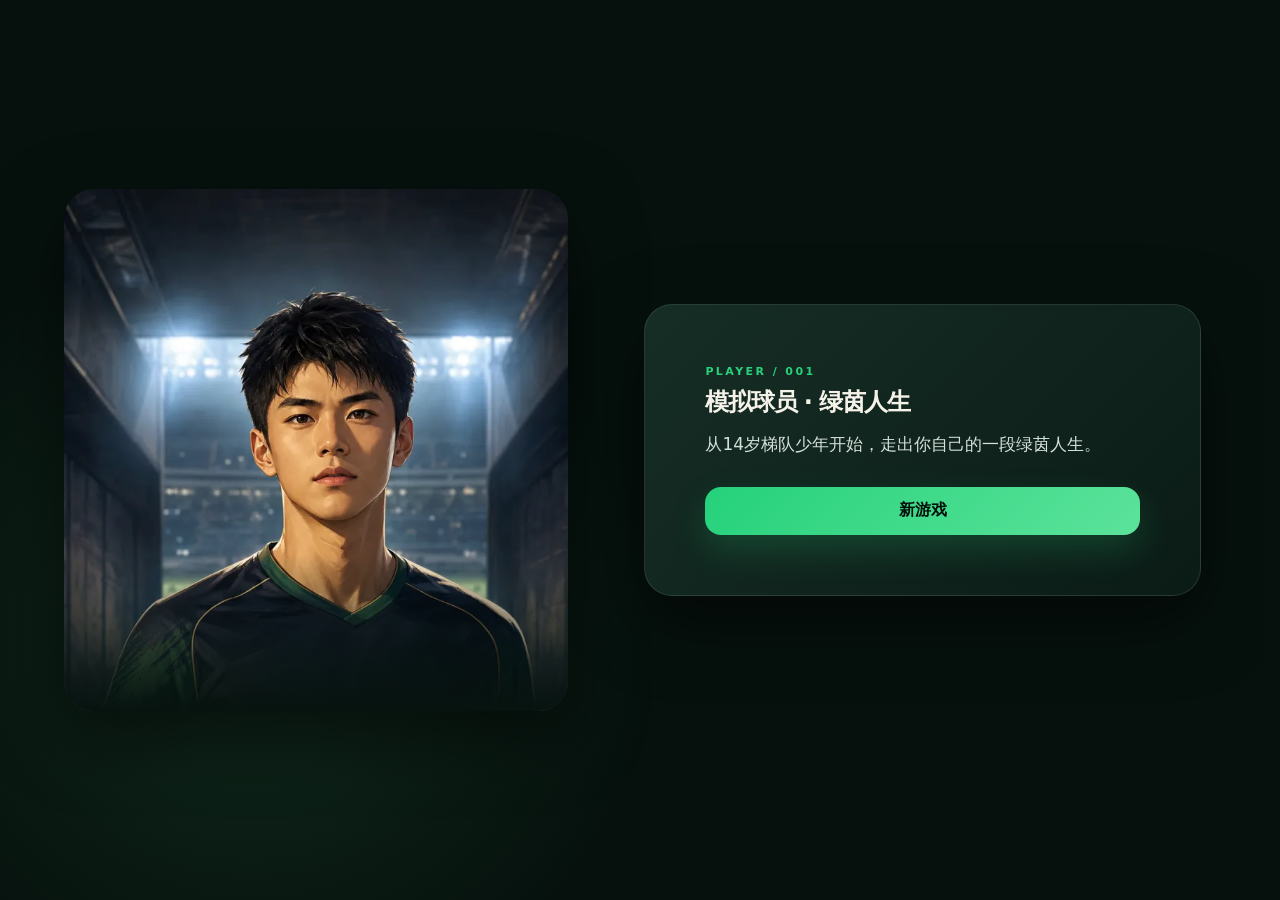
==== index.html @ 0f34bd11 "删除「心情」，并入「状态」 20 处 change(morale,N) 按 ×0.6 折算成 change(form,·)——原幅度最大 +18， 而 form 每月还有 22% 回归基线，1:1 搬" ====
<!doctype html>
<html lang="zh-CN">
<head>
  <meta charset="utf-8">
  <meta name="viewport" content="width=device-width,initial-scale=1,maximum-scale=1,user-scalable=no,viewport-fit=cover">
  <meta name="theme-color" content="#07130f">
  <meta name="description" content="从14岁梯队少年到国家队核心的足球球员生涯模拟游戏。">
  <link rel="icon" href="data:image/svg+xml,<svg xmlns=%22http://www.w3.org/2000/svg%22 viewBox=%220 0 64 64%22><rect width=%2264%22 height=%2264%22 rx=%2216%22 fill=%22%2328d27d%22/><text x=%2232%22 y=%2243%22 text-anchor=%22middle%22 font-size=%2236%22>⚽</text></svg>">
  <title>模拟球员 · 绿茵人生</title>
  <link rel="stylesheet" href="style.css">
  <style>html{touch-action:manipulation;-webkit-text-size-adjust:100%}body{overscroll-behavior:none}
  .menu-screen .story-art img{object-position:center top}.menu-screen .story-art{height:58vh}.menu-screen .story-copy h2{font-size:24px;margin:0 0 10px}.menu-screen .story-body{min-height:0}
  .month-summary{margin-top:4px}.month-summary .ms-row{display:flex;justify-content:space-between;align-items:center;padding:10px 2px;border-bottom:1px solid #ffffff12;font-size:14px}.month-summary .ms-row:last-child{border-bottom:0}.month-summary .ms-row b{font-size:15px}.ms-note{margin:0 0 6px;color:var(--muted);font-size:13px}</style>
</head>
<body>
  <div class="pitch-noise" aria-hidden="true"></div>

  <section id="menu" class="story-screen menu-screen">
    <div class="story-art"><img src="assets/player.webp" alt="球员立绘"></div>
    <div class="story-copy glass">
      <span class="eyebrow">PLAYER / 001</span>
      <h2>模拟球员 · 绿茵人生</h2>
      <div class="story-body"><p>从14岁梯队少年开始，走出你自己的一段绿茵人生。</p></div>
      <button id="menuContinue" class="primary-cta hidden" type="button">继续游戏 <span>→</span></button>
      <button id="menuNew" class="ghost-btn" type="button" style="width:100%;margin-top:12px;min-height:48px">新游戏</button>
    </div>
  </section>

  <section id="creator" class="screen creator-screen hidden">
    <div class="creator-visual">
      <img src="assets/player.webp" alt="年轻前锋立绘">
      <div class="visual-copy">
        <span class="eyebrow">PLAYER / 001</span>
        <h1>模拟球员</h1>
        <p>有些人的人生，从第一次追上滚远的足球开始。</p>
      </div>
    </div>
    <div class="creator-panel glass">
      <div class="creator-head">
        <div>
          <span class="eyebrow">建立你的档案</span>
          <h2>14岁 · 前锋 · 重庆铜梁龙梯队</h2>
        </div>
        <span class="position-chip">ST</span>
      </div>

      <label class="field-label" for="playerName">球员姓名</label>
      <input id="playerName" class="name-input" maxlength="8" value="陈逐风" autocomplete="off">

      <div class="allocation-head">
        <div>
          <span class="field-label">初始属性</span>
          <p>把20点分给五项身体与心理能力。</p>
        </div>
        <div class="points-orb"><b id="pointsLeft">20</b><span>剩余</span></div>
      </div>
      <div id="attributeAllocator" class="attribute-allocator"></div>

      <div class="talent-head">
        <div>
          <span class="field-label">随机天赋 · 3/20</span>
          <p>天赋会改变行动收益、关键事件和比赛发动概率。</p>
        </div>
        <button id="rerollTalents" class="ghost-btn" type="button">重抽一次</button>
      </div>
      <div id="talentDraft" class="talent-draft"></div>

      <div class="talent-head">
        <div>
          <span class="field-label">难度</span>
          <p>难度越高，成长越慢、伤病越多、门槛越高、账面越紧。</p>
        </div>
      </div>
      <div id="difficultyPicker" class="difficulty-picker"></div>

      <button id="startGame" class="primary-cta" type="button" disabled>踏上绿茵场 <span>→</span></button>
      <p class="legal-note">虚构模拟作品。真实俱乐部名称仅用于赛程氛围，不含队徽、球衣与商业标识。</p>
    </div>
  </section>

  <section id="prologue" class="story-screen hidden" aria-live="polite">
    <div class="story-art"><img id="prologuePortrait" src="assets/father.webp" alt="剧情人物"></div>
    <div class="story-copy glass">
      <span id="prologueKicker" class="eyebrow">序章</span>
      <h2 id="prologueTitle">那只旧足球</h2>
      <div id="prologueBody" class="story-body"></div>
      <div class="story-progress"><i id="prologueProgress"></i></div>
      <button id="nextPrologue" class="primary-cta" type="button">继续 <span>→</span></button>
    </div>
  </section>

  <div id="game" class="game-shell hidden">
    <header class="topbar">
      <div class="brand-lockup">
        <div class="brand-mark">球</div>
        <div>
          <h1>模拟球员</h1>
          <p id="careerSubtitle">第1赛季 · 梯队成长期</p>
        </div>
      </div>
      <div class="top-status">
        <div class="date-block"><span id="ageText">14岁</span><b id="monthText">第1月</b></div>
        <div class="ap-block"><span>执行点</span><b id="apText">3 / 3</b></div>
        <button id="saveBtn" class="icon-button" title="保存进度" aria-label="保存进度">⌁</button>
        <button id="restartBtn" class="icon-button" title="重新开始" aria-label="重新开始">↻</button>
      </div>
    </header>

    <main class="dashboard">
      <aside class="profile-column">
        <article class="player-card">
          <img src="assets/player.webp" alt="玩家球员立绘">
          <div class="player-gradient"></div>
          <div class="player-card-copy">
            <div class="player-number"><span>ST</span><b id="overallText">58</b></div>
            <h2 id="playerNameText">陈逐风</h2>
            <p id="clubText">重庆铜梁龙 U16</p>
            <div id="talentMini" class="talent-mini"></div>
          </div>
        </article>

        <section class="side-panel glass">
          <div class="section-title"><h3>五维雷达</h3><span id="heightCm">178cm</span></div>
          <div id="statBars" class="stat-bars"></div>
        </section>

        <section class="side-panel glass pulse-panel">
          <div class="pulse-row money-row"><span>个人资金</span><b id="moneyText">0万</b></div>
          <div class="pulse-row"><span>体能</span><b id="fitnessText">90</b></div>
          <div class="mini-track"><i id="fitnessBar"></i></div>
          <div class="pulse-row"><span>状态</span><b id="formText">60</b></div>
          <div class="mini-track amber"><i id="formBar"></i></div>
          <div class="pulse-row"><span title="与林小满的亲密和信任">小满关系</span><b id="loveText">80</b></div>
          <div class="mini-track rose"><i id="loveBar"></i></div>
        </section>
      </aside>

      <section class="main-column">
        <nav id="gameNav" class="game-nav" aria-label="游戏功能">
          <button class="active" data-tab="actions">行动</button>
          <button data-tab="story">故事</button>
          <button data-tab="career">生涯</button>
          <button data-tab="matches">比赛</button>
          <button data-tab="transfer">转会</button>
          <button data-tab="assets">资产</button>
          <button data-tab="national">国家队</button>
          <button data-tab="honours">荣誉</button>
          <button data-tab="rank">排行</button>
        </nav>

        <div class="now-strip">
          <div><span class="live-dot"></span><b id="phaseTitle">梯队成长期</b><span id="phaseHint">每月3个执行点，下一次抉择在2个月后</span></div>
          <button id="endMonthBtn" class="month-button" type="button">结束本月</button>
        </div>

        <div id="panel" class="content-panel"></div>
      </section>
    </main>
  </div>

  <div id="modalMask" class="modal-mask hidden" role="presentation">
    <section id="modal" class="decision-modal" role="dialog" aria-modal="true" aria-labelledby="modalTitle">
      <div id="modalPortraitWrap" class="modal-portrait hidden"><img id="modalPortrait" alt="剧情人物"></div>
      <div class="modal-content">
        <span id="modalKicker" class="eyebrow">关键抉择</span>
        <h2 id="modalTitle"></h2>
        <div id="modalBody" class="modal-body"></div>
        <div id="modalOptions" class="modal-options"></div>
      </div>
    </section>
  </div>

  <section id="ending" class="story-screen hidden" aria-live="polite">
    <div class="story-art"><img src="assets/father.webp" alt="退役"></div>
    <div id="endingBody" class="story-copy glass ending-copy"></div>
  </section>

  <div id="toast" class="toast" role="status"></div>
  <script src="app.js"></script>
</body>
</html>
---- style.css ----
:root{
  --bg:#06110d;--bg2:#0b1b15;--panel:#10251dcc;--panel-solid:#10251d;--line:#ffffff16;
  --ink:#f5f2e9;--muted:#9bb0a5;--green:#28d27d;--green2:#0f9b5c;--gold:#f0bd5e;
  --rose:#ef718e;--blue:#65a9ff;--bad:#ef6b5e;--shadow:0 24px 70px #0008;
  font-family:Inter,"SF Pro Display","PingFang SC","Microsoft YaHei",system-ui,sans-serif;
  color-scheme:dark;
}
*{box-sizing:border-box}html{min-height:100%;background:var(--bg);scrollbar-gutter:stable}body{margin:0;min-height:100vh;color:var(--ink);background:radial-gradient(circle at 75% 0%,#173f2d 0,transparent 31%),linear-gradient(145deg,#07130f,#0b1713 48%,#050d0a);overflow-x:hidden}
button,input{font:inherit}.hidden{display:none!important}.pitch-noise{position:fixed;inset:0;pointer-events:none;opacity:.22;z-index:-1;background-image:linear-gradient(90deg,transparent 49.8%,#fff08 50%,transparent 50.2%),radial-gradient(circle at 50% 100%,transparent 0 28%,#ffffff08 28.2% 28.6%,transparent 28.8%);background-size:100% 100%,100% 100%}.glass{background:linear-gradient(135deg,#183128e8,#0c1d17e8);border:1px solid #ffffff1b;box-shadow:var(--shadow);backdrop-filter:blur(18px)}
.eyebrow{display:block;color:var(--green);font-size:11px;font-weight:900;letter-spacing:.22em;text-transform:uppercase;margin-bottom:8px}.creator-screen{min-height:100vh;display:grid;grid-template-columns:minmax(320px,.92fr) minmax(520px,1.08fr);gap:0}.creator-visual{position:sticky;top:0;height:100vh;overflow:hidden;background:#020b07}.creator-visual:after{content:"";position:absolute;inset:0;background:linear-gradient(90deg,transparent 40%,#06110d 100%),linear-gradient(0deg,#06110ded 0,transparent 46%)}.creator-visual img{width:100%;height:100%;object-fit:cover;object-position:center 18%;filter:saturate(.85) contrast(1.06)}.visual-copy{position:absolute;left:clamp(28px,5vw,80px);bottom:56px;z-index:2;max-width:500px}.visual-copy h1{font-size:clamp(48px,7vw,100px);line-height:.88;letter-spacing:-.08em;margin:0 0 24px}.visual-copy p{font-size:18px;line-height:1.7;color:#d6e1da;max-width:420px}.creator-panel{align-self:center;margin:36px clamp(24px,5vw,86px);padding:clamp(24px,4vw,48px);border-radius:28px;max-width:760px}.creator-head,.allocation-head,.talent-head{display:flex;align-items:center;justify-content:space-between;gap:18px}.creator-head h2{font-size:24px;margin:0}.position-chip{display:grid;place-items:center;width:58px;height:58px;border-radius:18px;background:var(--green);color:#04110b;font-weight:1000;font-size:20px;box-shadow:0 10px 30px #28d27d35}.field-label{display:block;margin:26px 0 8px;color:#dfe9e3;font-size:13px;font-weight:850;letter-spacing:.06em}.name-input{width:100%;height:58px;border:1px solid #ffffff22;background:#06130e99;border-radius:15px;color:#fff;padding:0 18px;font-size:22px;font-weight:850;outline:none}.name-input:focus{border-color:var(--green);box-shadow:0 0 0 4px #28d27d18}.allocation-head{margin-top:4px}.allocation-head p,.talent-head p{margin:3px 0 0;color:var(--muted);font-size:12px}.points-orb{min-width:70px;height:70px;border:1px solid #28d27d66;border-radius:50%;display:flex;flex-direction:column;justify-content:center;align-items:center;background:#28d27d0c}.points-orb b{font-size:25px;color:var(--green);line-height:1}.points-orb span{font-size:9px;color:var(--muted);margin-top:4px}.attribute-allocator{display:grid;gap:8px}.allocate-row{display:grid;grid-template-columns:90px 1fr 38px 38px 40px;gap:8px;align-items:center;padding:9px 10px;border:1px solid var(--line);background:#06130e80;border-radius:13px}.allocate-name b{display:block;font-size:13px}.allocate-name span{font-size:10px;color:var(--muted)}.allocate-track{height:7px;background:#ffffff10;border-radius:9px;overflow:hidden}.allocate-track i{display:block;height:100%;background:linear-gradient(90deg,var(--green2),var(--green));border-radius:inherit;transition:width .2s}.step-btn{height:34px;border-radius:10px;border:1px solid #ffffff20;background:#ffffff08;color:#fff;font-weight:900;cursor:pointer}.step-btn:hover{border-color:var(--green)}.step-btn:disabled{opacity:.28;cursor:not-allowed}.allocate-value{text-align:center;font-weight:900;color:var(--gold)}.talent-head{margin-top:6px}.ghost-btn{border:1px solid #ffffff24;background:#ffffff08;color:#d9e4dd;padding:9px 13px;border-radius:12px;cursor:pointer;font-size:12px}.ghost-btn:disabled{opacity:.35}.talent-draft{display:grid;grid-template-columns:repeat(3,1fr);gap:9px;margin-top:10px}.talent-card{padding:13px;border-radius:14px;background:linear-gradient(135deg,#1a3a2d,#0a1b14);border:1px solid #2ed4814d;min-height:104px}.talent-card .sigil{display:inline-grid;place-items:center;width:26px;height:26px;border-radius:8px;background:#28d27d1b;color:var(--green);font-size:14px}.talent-card b{display:block;margin:8px 0 4px;font-size:13px}.talent-card p{font-size:10px;line-height:1.45;color:var(--muted);margin:0}.primary-cta{width:100%;min-height:56px;border:0;border-radius:16px;margin-top:22px;background:linear-gradient(135deg,#25d17b,#5ce39b);color:#04110b;font-weight:950;font-size:16px;cursor:pointer;box-shadow:0 15px 35px #28d27d30}.primary-cta:hover{transform:translateY(-1px)}.primary-cta:disabled{filter:grayscale(1);opacity:.36;cursor:not-allowed}.primary-cta span{float:right;margin-right:5px}.legal-note{text-align:center;color:#71887b;font-size:10px;line-height:1.5;margin:12px 0 0}
.story-screen{min-height:100vh;display:grid;grid-template-columns:minmax(300px,.95fr) minmax(440px,1.05fr);align-items:center;gap:clamp(30px,6vw,100px);padding:clamp(24px,5vw,80px);background:radial-gradient(circle at 20% 70%,#255a3b55,transparent 34%),#06110d}.story-art{height:min(82vh,880px);border-radius:30px;overflow:hidden;box-shadow:var(--shadow);position:relative}.story-art:after{content:"";position:absolute;inset:0;background:linear-gradient(0deg,#07130f 0,transparent 30%)}.story-art img{width:100%;height:100%;object-fit:cover;object-position:center 20%}.story-copy{border-radius:28px;padding:clamp(28px,5vw,60px);max-width:720px}.story-copy h2{font-size:clamp(34px,5vw,68px);letter-spacing:-.05em;margin:0 0 20px}.story-body{min-height:190px;color:#d4e1da;font-size:17px;line-height:1.9}.story-body p{margin:0 0 14px}.dialogue{color:#fff;font-weight:650}.story-progress{height:3px;background:#ffffff12;margin-top:24px;overflow:hidden;border-radius:10px}.story-progress i{height:100%;display:block;background:var(--green);transition:width .35s}
.game-shell{min-height:100vh}.topbar{height:76px;position:sticky;top:0;z-index:10;display:flex;align-items:center;justify-content:space-between;padding:0 clamp(16px,3vw,42px);background:#06110de8;border-bottom:1px solid var(--line);backdrop-filter:blur(18px)}.brand-lockup{display:flex;align-items:center;gap:12px}.brand-mark{width:42px;height:42px;display:grid;place-items:center;border-radius:13px;background:var(--green);color:#06110d;font-weight:1000}.brand-lockup h1{font-size:18px;margin:0}.brand-lockup p{font-size:10px;color:var(--muted);margin:3px 0 0}.top-status{display:flex;align-items:center;gap:9px}.date-block,.ap-block{height:46px;padding:7px 14px;border:1px solid var(--line);border-radius:13px;background:#ffffff06;display:flex;flex-direction:column;justify-content:center}.date-block span,.ap-block span{font-size:9px;color:var(--muted)}.date-block b,.ap-block b{font-size:13px;margin-top:2px}.ap-block b{color:var(--green)}.icon-button{width:42px;height:42px;border:1px solid var(--line);border-radius:13px;background:#ffffff06;color:#dce6df;cursor:pointer;font-size:19px}.dashboard{display:grid;grid-template-columns:270px minmax(0,1fr);gap:18px;padding:18px;max-width:1560px;margin:auto}.profile-column{display:flex;flex-direction:column;gap:12px}.player-card{height:380px;position:relative;border-radius:24px;overflow:hidden;background:#0e2119;border:1px solid #ffffff18;box-shadow:0 20px 60px #0006}.player-card>img{width:100%;height:100%;object-fit:cover;object-position:center 18%}.player-gradient{position:absolute;inset:0;background:linear-gradient(0deg,#06110df7 0,#06110d90 35%,transparent 67%)}.player-card-copy{position:absolute;inset:auto 18px 18px}.player-card-copy h2{font-size:27px;letter-spacing:-.04em;margin:9px 0 2px}.player-card-copy p{color:#b2c3ba;font-size:12px;margin:0}.player-number{display:flex;align-items:end;justify-content:space-between}.player-number span{font-size:11px;font-weight:900;background:var(--green);color:#07130f;border-radius:8px;padding:5px 8px}.player-number b{font-size:43px;line-height:.8;color:var(--gold)}.talent-mini{display:flex;gap:4px;margin-top:11px;overflow:hidden}.talent-mini span{white-space:nowrap;font-size:9px;padding:5px 7px;border-radius:9px;background:#ffffff0c;border:1px solid #ffffff15}.side-panel{border-radius:19px;padding:15px}.section-title{display:flex;align-items:center;justify-content:space-between}.section-title h3{font-size:12px;margin:0}.section-title span{font-size:10px;color:var(--gold)}.stat-bars{display:grid;gap:9px;margin-top:12px}.stat-row{display:grid;grid-template-columns:54px 1fr 26px;gap:7px;align-items:center}.stat-row span{font-size:10px;color:#b7c7be}.stat-row .track,.mini-track{height:5px;border-radius:8px;background:#ffffff10;overflow:hidden}.stat-row i,.mini-track i{display:block;height:100%;background:linear-gradient(90deg,var(--green2),var(--green));border-radius:inherit}.stat-row b{font-size:11px;text-align:right}.pulse-panel{display:grid;gap:6px}.pulse-row{display:flex;justify-content:space-between;font-size:10px;color:var(--muted)}.pulse-row b{color:#e9f0eb}.mini-track{margin-bottom:4px}.mini-track.amber i{background:linear-gradient(90deg,#bb7722,var(--gold))}.mini-track.rose i{background:linear-gradient(90deg,#a43f59,var(--rose))}
.main-column{min-width:0}.game-nav{display:flex;gap:4px;overflow:auto;padding:5px;border:1px solid var(--line);border-radius:16px;background:#081711bb;scrollbar-width:none;-webkit-mask-image:linear-gradient(90deg,#000 90%,transparent);mask-image:linear-gradient(90deg,#000 90%,transparent)}.game-nav::-webkit-scrollbar{display:none}.game-nav button{min-width:max-content;border:0;border-radius:11px;background:transparent;color:#8da298;padding:10px 15px;font-size:12px;font-weight:800;cursor:pointer}.game-nav button.active{background:#1a382b;color:#fff;box-shadow:inset 0 0 0 1px #33d9862c}.now-strip{display:flex;align-items:center;justify-content:space-between;gap:15px;margin:12px 0;padding:12px 15px;border:1px solid var(--line);border-radius:16px;background:linear-gradient(90deg,#12271e,#0a1813)}.now-strip>div{display:flex;align-items:center;gap:9px;min-width:0}.now-strip b{font-size:12px}.now-strip span:not(.live-dot){font-size:10px;color:var(--muted);white-space:nowrap;overflow:hidden;text-overflow:ellipsis}.live-dot{width:7px;height:7px;border-radius:50%;background:var(--green);box-shadow:0 0 0 5px #28d27d13}.month-button{border:0;border-radius:11px;background:var(--gold);color:#251602;padding:9px 14px;font-weight:950;font-size:11px;cursor:pointer;white-space:nowrap}.content-panel{min-height:calc(100vh - 136px);padding-bottom:32px}.hero-panel{border-radius:22px;padding:22px;position:relative;overflow:hidden;background:linear-gradient(120deg,#163829,#10261e 52%,#0a1914);border:1px solid #ffffff18}.hero-panel:after{content:"";position:absolute;right:-60px;top:-100px;width:330px;height:330px;border:1px solid #ffffff0e;border-radius:50%;box-shadow:0 0 0 45px #ffffff04,0 0 0 90px #ffffff03}.hero-panel>*{position:relative;z-index:1}.hero-panel h2{font-size:24px;margin:0 0 7px;letter-spacing:-.035em}.hero-panel p{max-width:720px;color:#abc0b4;line-height:1.6;font-size:12px;margin:0}.metric-grid{display:grid;grid-template-columns:repeat(4,1fr);gap:9px;margin-top:13px}.metric{padding:14px;border-radius:16px;border:1px solid var(--line);background:#ffffff06}.metric b{display:block;font-size:22px;color:var(--gold);letter-spacing:-.04em}.metric span{font-size:9px;color:var(--muted)}.section-head{display:flex;align-items:end;justify-content:space-between;margin:18px 2px 9px}.section-head h2{font-size:14px;margin:0}.section-head span{font-size:9px;color:var(--muted)}.action-grid{display:grid;grid-template-columns:repeat(3,1fr);gap:9px}.action-card,.info-card,.story-log,.offer-card,.honour-card,.achievement-card,.rank-card{border:1px solid var(--line);background:linear-gradient(145deg,#12281f,#0b1b15);border-radius:17px;padding:15px}.action-card{position:relative;min-height:166px;display:flex;flex-direction:column}.action-card:hover{border-color:#31d98555}.action-card.used{opacity:.62}.action-icon{width:34px;height:34px;display:grid;place-items:center;border-radius:11px;background:#28d27d13;color:var(--green);font-size:17px}.action-card h3,.info-card h3,.offer-card h3{font-size:13px;margin:11px 0 5px}.action-card p,.info-card p,.offer-card p{font-size:10px;line-height:1.55;color:var(--muted);margin:0}.effect-line{display:flex;gap:4px;flex-wrap:wrap;margin:10px 0}.effect-line span,.tag{font-size:8px;border:1px solid #ffffff16;padding:4px 6px;border-radius:7px;color:#bad0c4;background:#ffffff05}.action-card button,.small-button{margin-top:auto;border:0;border-radius:10px;min-height:34px;background:#1d4936;color:#e9fff3;font-weight:850;font-size:10px;cursor:pointer}.action-card button:hover,.small-button:hover{background:#276248}.action-card button:disabled,.small-button:disabled{opacity:.35;cursor:not-allowed}.story-list,.card-list{display:grid;gap:8px}.story-log{display:grid;grid-template-columns:72px 1fr;gap:12px}.story-log time{font-size:9px;color:var(--green);font-weight:800}.story-log h3{font-size:12px;margin:0 0 4px}.story-log p{font-size:10px;line-height:1.55;color:var(--muted);margin:0}.career-grid{display:grid;grid-template-columns:repeat(2,1fr);gap:9px}.path-card{min-height:160px}.path-line{position:relative;padding-left:26px;margin:9px 0}.path-line:before{content:"";position:absolute;left:6px;top:5px;width:7px;height:7px;border-radius:50%;background:var(--green);box-shadow:0 0 0 4px #28d27d15}.path-line:after{content:"";position:absolute;left:9px;top:16px;bottom:-14px;width:1px;background:#ffffff16}.path-line:last-child:after{display:none}.path-line b{display:block;font-size:11px}.path-line span{font-size:9px;color:var(--muted)}.match-card{overflow:hidden}.match-score{display:grid;grid-template-columns:1fr auto 1fr;align-items:center;text-align:center;gap:14px;margin:12px 0}.match-team{font-size:12px;font-weight:800}.match-score strong{font-size:36px;color:var(--gold)}.rating-pill{display:inline-block;padding:5px 8px;border-radius:9px;background:#28d27d18;color:var(--green);font-size:10px;font-weight:900}.timeline-list{display:grid;gap:6px;margin-top:11px}.timeline-row{display:grid;grid-template-columns:35px 1fr;gap:9px;font-size:9px;line-height:1.45}.timeline-row b{color:var(--gold)}.timeline-row span{color:#b6c8be}.factor-row{display:grid;grid-template-columns:repeat(3,1fr);gap:6px;margin-top:10px}.factor{padding:8px;border:1px solid var(--line);border-radius:10px;text-align:center}.factor b{display:block;font-size:11px}.factor span{font-size:8px;color:var(--muted)}.offer-card{display:grid;grid-template-columns:1fr auto;align-items:center;gap:12px}.offer-card .salary{font-size:17px;color:var(--gold);text-align:right}.offer-actions{display:flex;gap:6px;margin-top:9px}.offer-actions button{padding:7px 10px}.locked-panel{padding:36px 24px;text-align:center;border:1px dashed #ffffff1c;border-radius:20px;background:#ffffff03}.locked-panel .lock{font-size:34px;opacity:.7}.locked-panel h2{font-size:17px}.locked-panel p{max-width:560px;margin:8px auto;color:var(--muted);font-size:11px;line-height:1.7}.trophy-shelf{display:grid;grid-template-columns:repeat(4,1fr);gap:9px}.honour-card{text-align:center;min-height:130px;display:flex;flex-direction:column;justify-content:center}.trophy-icon{font-size:31px;color:var(--gold);text-shadow:0 6px 20px #f0bd5e4a}.honour-card b{font-size:11px;margin:7px 0 3px}.honour-card span{font-size:8px;color:var(--muted)}.achievement-grid{display:grid;grid-template-columns:repeat(3,1fr);gap:8px}.achievement-card{display:flex;gap:10px;align-items:center;padding:12px}.achievement-card.locked{filter:grayscale(1);opacity:.4}.ach-icon{width:34px;height:34px;display:grid;place-items:center;border-radius:11px;background:#f0bd5e12;color:var(--gold)}.achievement-card b{display:block;font-size:10px}.achievement-card span{font-size:8px;color:var(--muted)}.rank-table{width:100%;border-collapse:collapse;font-size:10px}.rank-table th,.rank-table td{padding:10px 8px;text-align:left;border-bottom:1px solid var(--line)}.rank-table th{color:var(--muted);font-size:8px}.rank-table tr.me{color:var(--green);background:#28d27d08}.empty-state{padding:28px;text-align:center;color:var(--muted);font-size:11px;border:1px dashed var(--line);border-radius:16px}.news-band{display:grid;grid-template-columns:auto 1fr;gap:10px;padding:10px 12px;border:1px solid #f0bd5e26;background:#f0bd5e09;border-radius:12px;margin-top:12px}.news-band b{color:var(--gold);font-size:9px}.news-band span{font-size:9px;color:#c5d2cb}.relation-card{display:grid;grid-template-columns:76px 1fr;gap:13px}.relation-card img{width:76px;height:96px;object-fit:cover;object-position:center 18%;border-radius:13px}.relation-card h3{margin:2px 0 5px}.relation-card .quote{color:#dbe8e1;font-size:10px;line-height:1.55}.bar-label{display:flex;justify-content:space-between;font-size:8px;color:var(--muted);margin-top:9px}.bar-wide{height:6px;background:#ffffff0d;border-radius:8px;overflow:hidden;margin-top:4px}.bar-wide i{display:block;height:100%;background:linear-gradient(90deg,#b8415e,var(--rose))}
.modal-mask{position:fixed;inset:0;z-index:50;padding:14px;display:grid;place-items:center;background:#020906dc;backdrop-filter:blur(13px)}.decision-modal{width:min(960px,calc(100vw - 28px));max-height:92vh;overflow:auto;display:grid;grid-template-columns:300px minmax(0,1fr);background:#0c1c16;border:1px solid #ffffff22;border-radius:26px;box-shadow:0 40px 120px #000;animation:modalIn .24s ease-out}.decision-modal.no-portrait{grid-template-columns:1fr;max-width:720px}.modal-portrait{min-height:540px}.modal-portrait img{width:100%;height:100%;object-fit:cover;object-position:center 18%;display:block}.modal-content{padding:clamp(25px,4vw,48px)}.modal-content h2{font-size:clamp(25px,4vw,43px);letter-spacing:-.045em;margin:0 0 16px}.modal-body{color:#c6d6cd;font-size:13px;line-height:1.75}.modal-body p{margin:0 0 10px}.modal-body .dialogue{font-size:14px}.modal-options{display:grid;gap:8px;margin-top:22px}.option-button{width:100%;text-align:left;padding:14px;border:1px solid #ffffff17;border-radius:14px;background:#ffffff06;color:#fff;cursor:pointer}.option-button:hover{border-color:var(--green);background:#28d27d0b}.option-button b{display:block;font-size:12px}.option-button span{display:block;margin-top:5px;color:var(--muted);font-size:9px;line-height:1.45}.option-button.danger:hover{border-color:var(--bad);background:#ef6b5e0b}.option-button.gold:hover{border-color:var(--gold);background:#f0bd5e0b}.toast{position:fixed;z-index:80;left:50%;bottom:28px;transform:translate(-50%,20px);background:#edf7f0;color:#092016;padding:11px 17px;border-radius:12px;font-size:11px;font-weight:800;opacity:0;pointer-events:none;transition:.22s;box-shadow:0 16px 50px #0008}.toast.show{opacity:1;transform:translate(-50%,0)}@keyframes modalIn{from{transform:translateY(18px) scale(.98);opacity:0}to{transform:none;opacity:1}}
@media (max-width:1050px){.creator-screen{grid-template-columns:.75fr 1.25fr}.creator-panel{margin:22px}.dashboard{grid-template-columns:230px 1fr}.action-grid{grid-template-columns:repeat(2,1fr)}.metric-grid{grid-template-columns:repeat(2,1fr)}.trophy-shelf{grid-template-columns:repeat(3,1fr)}}
@media (max-width:760px){.creator-screen{display:block}.creator-visual{position:relative;height:45vh;min-height:320px}.creator-visual:after{background:linear-gradient(0deg,#06110d 0,transparent 70%)}.visual-copy{left:22px;bottom:20px}.visual-copy h1{font-size:54px;margin-bottom:10px}.visual-copy p{font-size:13px}.creator-panel{margin:-2px 10px 18px;padding:20px;border-radius:22px}.talent-draft{grid-template-columns:1fr}.talent-card{min-height:0}.story-screen{display:block;padding:0;min-height:100vh}.story-art{height:47vh;border-radius:0 0 25px 25px}.story-copy{margin:-18px 10px 12px;position:relative;z-index:2;padding:24px;border-radius:22px}.story-copy h2{font-size:34px}.story-body{min-height:170px;font-size:14px}.topbar{height:64px;padding:0 11px}.brand-lockup p,.date-block span,.ap-block span{display:none}.brand-mark{width:36px;height:36px}.brand-lockup h1{font-size:15px}.date-block,.ap-block{height:44px;padding:6px 10px}.icon-button{width:44px;height:44px;font-size:20px}.game-nav button{min-height:44px;padding:11px 15px}.month-button{min-height:42px;padding:11px 16px}.dashboard{display:block;padding:9px}.profile-column{display:grid;grid-template-columns:120px 1fr;gap:8px;margin-bottom:9px}.player-card{height:178px;border-radius:18px}.player-card-copy{inset:auto 10px 10px}.player-card-copy h2{font-size:17px;margin-top:5px}.player-card-copy p,.talent-mini{display:none}.player-number b{font-size:29px}.side-panel{padding:11px;border-radius:16px}.pulse-panel{grid-column:1/-1}.game-nav{position:sticky;top:69px;z-index:8}.game-nav button{padding:9px 13px}.now-strip{position:sticky;top:116px;z-index:7;margin:7px 0 9px;background:#0d2018f2}.now-strip span:not(.live-dot){display:none}.content-panel{min-height:70vh}.hero-panel{padding:17px}.hero-panel h2{font-size:19px}.action-grid{grid-template-columns:1fr 1fr;gap:7px}.action-card{min-height:155px;padding:12px}.career-grid{grid-template-columns:1fr}.achievement-grid{grid-template-columns:1fr 1fr}.trophy-shelf{grid-template-columns:1fr 1fr}.decision-modal{grid-template-columns:1fr;max-height:94vh}.modal-portrait{min-height:0;height:250px}.modal-content{padding:22px}.modal-content h2{font-size:27px}.relation-card{grid-template-columns:62px 1fr}.relation-card img{width:62px;height:82px}.offer-card{grid-template-columns:1fr}.offer-card .salary{text-align:left}.story-log{grid-template-columns:58px 1fr}.factor-row{grid-template-columns:1fr 1fr}.rank-table th:nth-child(4),.rank-table td:nth-child(4){display:none}}
@media (max-width:430px){.allocate-row{grid-template-columns:73px 1fr 34px 34px 30px;padding:8px 7px;gap:5px}.creator-head h2{font-size:18px}.position-chip{width:48px;height:48px}.action-grid{grid-template-columns:1fr}.metric-grid{gap:6px}.metric{padding:11px}.achievement-grid{grid-template-columns:1fr}.top-status{gap:4px}.brand-lockup{gap:7px}.date-block{display:none}}
.mini-track.violet i{background:linear-gradient(90deg,#5b47b8,#9b7dff)}
.money-row{padding:8px 10px;margin:-2px -4px 6px;border-radius:10px;background:#f0bd5e0e;border:1px solid #f0bd5e26}.money-row span{color:#d9c79a}.money-row b{color:var(--gold);font-size:13px}
.feedback-banner{margin:12px 0 4px;padding:14px 16px;border-radius:14px;border:1px solid #28d27d33;background:linear-gradient(120deg,#12281f,#0c1c15);animation:modalIn .2s ease-out}.feedback-banner .eyebrow{color:var(--green);margin-bottom:6px}.feedback-banner p{color:#e2ebe4;font-size:12px;line-height:1.7;margin:0}.feedback-banner small{display:block;margin-top:8px;color:var(--muted);font-size:9px}
.difficulty-picker{display:grid;grid-template-columns:repeat(3,1fr);gap:9px;margin-top:10px}.diff-card{text-align:left;padding:13px;border-radius:14px;background:linear-gradient(135deg,#1a3a2d,#0a1b14);border:1px solid #ffffff1c;color:#fff;cursor:pointer;transition:.15s}.diff-card:hover{border-color:#31d98566}.diff-card.active{border-color:var(--green);box-shadow:0 0 0 3px #28d27d22;background:linear-gradient(135deg,#1e4433,#0c2018)}.diff-card b{display:block;font-size:14px}.diff-tag{display:inline-block;margin:5px 0;font-size:8px;font-weight:900;letter-spacing:.1em;text-transform:uppercase;color:var(--gold);border:1px solid #f0bd5e40;border-radius:6px;padding:2px 5px}.diff-card p{font-size:9px;line-height:1.45;color:var(--muted);margin:4px 0 0}
.goal-banner{margin-top:13px;padding:11px 14px;border:1px solid #f0bd5e33;background:#f0bd5e0d;border-radius:13px;font-size:12px;color:#f3e2bf;font-weight:700}.goal-banner .eyebrow{color:var(--gold);margin-bottom:5px}.diff-inline{display:inline-block;margin-left:6px;font-size:9px;font-weight:900;color:var(--gold);border:1px solid #f0bd5e40;border-radius:6px;padding:2px 6px;vertical-align:middle}
.ending-copy{max-width:760px}.ending-copy .metric-grid{grid-template-columns:repeat(3,1fr)}.ending-grade{font-size:clamp(30px,5vw,54px);font-weight:1000;letter-spacing:-.05em;color:var(--gold);margin:6px 0 12px;text-shadow:0 8px 30px #f0bd5e33}.ending-line{color:#d4e1da;font-size:14px;line-height:1.8;margin:12px 0}.ending-copy .trophy-shelf{grid-template-columns:repeat(3,1fr)}
@media (max-width:760px){.difficulty-picker{grid-template-columns:1fr}.ending-copy .metric-grid,.ending-copy .trophy-shelf{grid-template-columns:1fr 1fr}}
@media (prefers-reduced-motion:reduce){*{scroll-behavior:auto!important;animation:none!important;transition:none!important}}

/* 本场职责三选一 */
.plan-grid{display:grid;grid-template-columns:repeat(3,1fr);gap:9px}
.plan-card{text-align:left;border:1px solid var(--line);background:linear-gradient(145deg,#12281f,#0b1b15);border-radius:17px;padding:15px;cursor:pointer;color:inherit;font:inherit;transition:border-color .15s,background .15s}
.plan-card:hover{border-color:#31d98555}
.plan-card.active{border-color:var(--gold);background:linear-gradient(145deg,#23301c,#141f14);box-shadow:inset 0 0 0 1px #f0bd5e33}
.plan-card h3{font-size:13px;margin:11px 0 5px}
.plan-card p{font-size:10px;line-height:1.55;color:var(--muted);margin:0}
.plan-card.active .action-icon{background:#f0bd5e18;color:var(--gold)}

/* 三场挑战横幅 */
.challenge-banner{border-color:#31d98544;background:#28d27d0d;color:#dcefe4;margin-top:9px}
.challenge-banner .eyebrow{color:var(--green)}
.challenge-banner small{display:block;margin-top:6px;font-size:9px;color:var(--muted);font-weight:600}

/* 流派卡片 */
.style-card{margin-top:9px}
.style-row{margin:12px 0}
.style-row.dim{opacity:.45}
.style-head{display:flex;justify-content:space-between;align-items:baseline;margin-bottom:5px}
.style-head b{font-size:11px}
.style-lv{font-size:9px;font-weight:900;color:var(--gold);border:1px solid #f0bd5e40;border-radius:6px;padding:2px 6px}
.style-row.dim .style-lv{color:var(--muted);border-color:#ffffff1a}
.style-row .bar-wide i{background:linear-gradient(90deg,#1d8f5a,var(--green))}

/* 经典比赛 */
.match-card.classic{border-color:#f0bd5e66;box-shadow:0 0 0 1px #f0bd5e22,0 8px 28px #f0bd5e0f}
.classic-tag{display:inline-block;margin-bottom:10px;padding:5px 10px;border-radius:9px;background:#f0bd5e18;color:var(--gold);font-size:10px;font-weight:900;letter-spacing:.02em}

@media (max-width:760px){.plan-grid{grid-template-columns:1fr}.plan-card{padding:12px}}
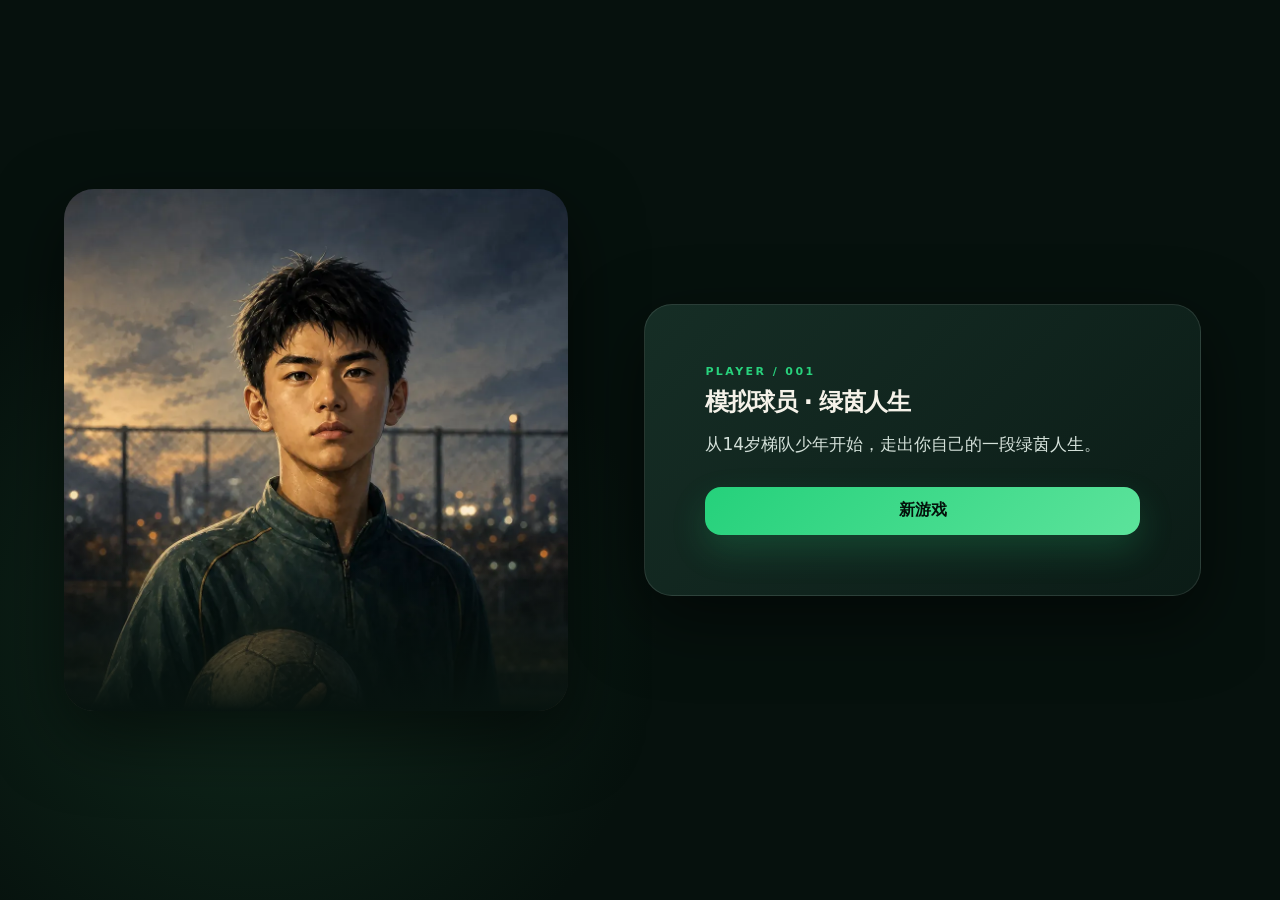
==== commit 560f630d: "立绘细化：人物按年龄段换像、关键时刻配专属插画 - 江彻/主角肖像按青年-职业-巅峰三段区分（rival-youth/pro、player-youth/pro/peak） - 五组关键时刻新增专属插画" ====
--- a/index.html
+++ b/index.html
@@ -16,7 +16,7 @@
   <div class="pitch-noise" aria-hidden="true"></div>
 
   <section id="menu" class="story-screen menu-screen">
-    <div class="story-art"><img src="assets/player.webp" alt="球员立绘"></div>
+    <div class="story-art"><img src="assets/player-youth.webp" alt="球员青训期立绘"></div>
     <div class="story-copy glass">
       <span class="eyebrow">PLAYER / 001</span>
       <h2>模拟球员 · 绿茵人生</h2>
@@ -28,7 +28,7 @@
 
   <section id="creator" class="screen creator-screen hidden">
     <div class="creator-visual">
-      <img src="assets/player.webp" alt="年轻前锋立绘">
+      <img src="assets/player-youth.webp" alt="年轻前锋立绘">
       <div class="visual-copy">
         <span class="eyebrow">PLAYER / 001</span>
         <h1>模拟球员</h1>
@@ -47,12 +47,20 @@
       <label class="field-label" for="playerName">球员姓名</label>
       <input id="playerName" class="name-input" maxlength="8" value="陈逐风" autocomplete="off">
 
+      <div class="talent-head">
+        <div>
+          <span class="field-label">身高</span>
+          <p>出生就定下的东西，不占分配点。高个吃对抗，矮个吃灵活，选完不能改。</p>
+        </div>
+      </div>
+      <div id="heightPicker" class="height-picker"></div>
+
       <div class="allocation-head">
         <div>
           <span class="field-label">初始属性</span>
-          <p>把20点分给五项身体与心理能力。</p>
+          <p>把24点分给七项能力。你不可能样样精通。</p>
         </div>
-        <div class="points-orb"><b id="pointsLeft">20</b><span>剩余</span></div>
+        <div class="points-orb"><b id="pointsLeft">24</b><span>剩余</span></div>
       </div>
       <div id="attributeAllocator" class="attribute-allocator"></div>
 
@@ -109,7 +117,7 @@
     <main class="dashboard">
       <aside class="profile-column">
         <article class="player-card">
-          <img src="assets/player.webp" alt="玩家球员立绘">
+          <img src="assets/player-pro.webp" alt="玩家球员立绘">
           <div class="player-gradient"></div>
           <div class="player-card-copy">
             <div class="player-number"><span>ST</span><b id="overallText">58</b></div>
@@ -120,8 +128,8 @@
         </article>
 
         <section class="side-panel glass">
-          <div class="section-title"><h3>五维雷达</h3><span id="heightCm">178cm</span></div>
-          <div id="statBars" class="stat-bars"></div>
+          <div class="section-title"><h3>能力雷达</h3><span id="radarOvr">58</span></div>
+          <div id="radarPanel" class="radar-panel"></div>
         </section>
 
         <section class="side-panel glass pulse-panel">
@@ -132,6 +140,8 @@
           <div class="mini-track amber"><i id="formBar"></i></div>
           <div class="pulse-row"><span title="与林小满的亲密和信任">小满关系</span><b id="loveText">80</b></div>
           <div class="mini-track rose"><i id="loveBar"></i></div>
+          <div class="pulse-row"><span title="家里的安稳程度，影响你状态的长期基线">家庭</span><b id="familyText">86</b></div>
+          <div class="mini-track sky"><i id="familyBar"></i></div>
         </section>
       </aside>
 
@@ -140,7 +150,7 @@
           <button class="active" data-tab="actions">行动</button>
           <button data-tab="story">故事</button>
           <button data-tab="career">生涯</button>
-          <button data-tab="matches">比赛</button>
+          <button data-tab="matches">赛程</button>
           <button data-tab="transfer">转会</button>
           <button data-tab="assets">资产</button>
           <button data-tab="national">国家队</button>
@@ -150,6 +160,7 @@
 
         <div class="now-strip">
           <div><span class="live-dot"></span><b id="phaseTitle">梯队成长期</b><span id="phaseHint">每月3个执行点，下一次抉择在2个月后</span></div>
+          <div class="next-match" id="nextMatch"></div>
           <button id="endMonthBtn" class="month-button" type="button">结束本月</button>
         </div>
 
--- a/style.css
+++ b/style.css
@@ -7,31 +7,33 @@
 }
 *{box-sizing:border-box}html{min-height:100%;background:var(--bg);scrollbar-gutter:stable}body{margin:0;min-height:100vh;color:var(--ink);background:radial-gradient(circle at 75% 0%,#173f2d 0,transparent 31%),linear-gradient(145deg,#07130f,#0b1713 48%,#050d0a);overflow-x:hidden}
 button,input{font:inherit}.hidden{display:none!important}.pitch-noise{position:fixed;inset:0;pointer-events:none;opacity:.22;z-index:-1;background-image:linear-gradient(90deg,transparent 49.8%,#fff08 50%,transparent 50.2%),radial-gradient(circle at 50% 100%,transparent 0 28%,#ffffff08 28.2% 28.6%,transparent 28.8%);background-size:100% 100%,100% 100%}.glass{background:linear-gradient(135deg,#183128e8,#0c1d17e8);border:1px solid #ffffff1b;box-shadow:var(--shadow);backdrop-filter:blur(18px)}
-.eyebrow{display:block;color:var(--green);font-size:11px;font-weight:900;letter-spacing:.22em;text-transform:uppercase;margin-bottom:8px}.creator-screen{min-height:100vh;display:grid;grid-template-columns:minmax(320px,.92fr) minmax(520px,1.08fr);gap:0}.creator-visual{position:sticky;top:0;height:100vh;overflow:hidden;background:#020b07}.creator-visual:after{content:"";position:absolute;inset:0;background:linear-gradient(90deg,transparent 40%,#06110d 100%),linear-gradient(0deg,#06110ded 0,transparent 46%)}.creator-visual img{width:100%;height:100%;object-fit:cover;object-position:center 18%;filter:saturate(.85) contrast(1.06)}.visual-copy{position:absolute;left:clamp(28px,5vw,80px);bottom:56px;z-index:2;max-width:500px}.visual-copy h1{font-size:clamp(48px,7vw,100px);line-height:.88;letter-spacing:-.08em;margin:0 0 24px}.visual-copy p{font-size:18px;line-height:1.7;color:#d6e1da;max-width:420px}.creator-panel{align-self:center;margin:36px clamp(24px,5vw,86px);padding:clamp(24px,4vw,48px);border-radius:28px;max-width:760px}.creator-head,.allocation-head,.talent-head{display:flex;align-items:center;justify-content:space-between;gap:18px}.creator-head h2{font-size:24px;margin:0}.position-chip{display:grid;place-items:center;width:58px;height:58px;border-radius:18px;background:var(--green);color:#04110b;font-weight:1000;font-size:20px;box-shadow:0 10px 30px #28d27d35}.field-label{display:block;margin:26px 0 8px;color:#dfe9e3;font-size:13px;font-weight:850;letter-spacing:.06em}.name-input{width:100%;height:58px;border:1px solid #ffffff22;background:#06130e99;border-radius:15px;color:#fff;padding:0 18px;font-size:22px;font-weight:850;outline:none}.name-input:focus{border-color:var(--green);box-shadow:0 0 0 4px #28d27d18}.allocation-head{margin-top:4px}.allocation-head p,.talent-head p{margin:3px 0 0;color:var(--muted);font-size:12px}.points-orb{min-width:70px;height:70px;border:1px solid #28d27d66;border-radius:50%;display:flex;flex-direction:column;justify-content:center;align-items:center;background:#28d27d0c}.points-orb b{font-size:25px;color:var(--green);line-height:1}.points-orb span{font-size:9px;color:var(--muted);margin-top:4px}.attribute-allocator{display:grid;gap:8px}.allocate-row{display:grid;grid-template-columns:90px 1fr 38px 38px 40px;gap:8px;align-items:center;padding:9px 10px;border:1px solid var(--line);background:#06130e80;border-radius:13px}.allocate-name b{display:block;font-size:13px}.allocate-name span{font-size:10px;color:var(--muted)}.allocate-track{height:7px;background:#ffffff10;border-radius:9px;overflow:hidden}.allocate-track i{display:block;height:100%;background:linear-gradient(90deg,var(--green2),var(--green));border-radius:inherit;transition:width .2s}.step-btn{height:34px;border-radius:10px;border:1px solid #ffffff20;background:#ffffff08;color:#fff;font-weight:900;cursor:pointer}.step-btn:hover{border-color:var(--green)}.step-btn:disabled{opacity:.28;cursor:not-allowed}.allocate-value{text-align:center;font-weight:900;color:var(--gold)}.talent-head{margin-top:6px}.ghost-btn{border:1px solid #ffffff24;background:#ffffff08;color:#d9e4dd;padding:9px 13px;border-radius:12px;cursor:pointer;font-size:12px}.ghost-btn:disabled{opacity:.35}.talent-draft{display:grid;grid-template-columns:repeat(3,1fr);gap:9px;margin-top:10px}.talent-card{padding:13px;border-radius:14px;background:linear-gradient(135deg,#1a3a2d,#0a1b14);border:1px solid #2ed4814d;min-height:104px}.talent-card .sigil{display:inline-grid;place-items:center;width:26px;height:26px;border-radius:8px;background:#28d27d1b;color:var(--green);font-size:14px}.talent-card b{display:block;margin:8px 0 4px;font-size:13px}.talent-card p{font-size:10px;line-height:1.45;color:var(--muted);margin:0}.primary-cta{width:100%;min-height:56px;border:0;border-radius:16px;margin-top:22px;background:linear-gradient(135deg,#25d17b,#5ce39b);color:#04110b;font-weight:950;font-size:16px;cursor:pointer;box-shadow:0 15px 35px #28d27d30}.primary-cta:hover{transform:translateY(-1px)}.primary-cta:disabled{filter:grayscale(1);opacity:.36;cursor:not-allowed}.primary-cta span{float:right;margin-right:5px}.legal-note{text-align:center;color:#71887b;font-size:10px;line-height:1.5;margin:12px 0 0}
+.eyebrow{display:block;color:var(--green);font-size:11px;font-weight:900;letter-spacing:.22em;text-transform:uppercase;margin-bottom:8px}.creator-screen{min-height:100vh;display:grid;grid-template-columns:minmax(320px,.92fr) minmax(520px,1.08fr);gap:0}.creator-visual{position:sticky;top:0;height:100vh;overflow:hidden;background:#020b07}.creator-visual:after{content:"";position:absolute;inset:0;background:linear-gradient(90deg,transparent 40%,#06110d 100%),linear-gradient(0deg,#06110ded 0,transparent 46%)}.creator-visual img{width:100%;height:100%;object-fit:cover;object-position:center 18%;filter:saturate(.85) contrast(1.06)}.visual-copy{position:absolute;left:clamp(28px,5vw,80px);bottom:56px;z-index:2;max-width:500px}.visual-copy h1{font-size:clamp(48px,7vw,100px);line-height:.88;letter-spacing:-.08em;margin:0 0 24px}.visual-copy p{font-size:18px;line-height:1.7;color:#d6e1da;max-width:420px}.creator-panel{align-self:center;margin:36px clamp(24px,5vw,86px);padding:clamp(24px,4vw,48px);border-radius:28px;max-width:760px}.creator-head,.allocation-head,.talent-head{display:flex;align-items:center;justify-content:space-between;gap:18px}.creator-head h2{font-size:24px;margin:0}.position-chip{display:grid;place-items:center;width:58px;height:58px;border-radius:18px;background:var(--green);color:#04110b;font-weight:1000;font-size:20px;box-shadow:0 10px 30px #28d27d35}.field-label{display:block;margin:26px 0 8px;color:#dfe9e3;font-size:13px;font-weight:850;letter-spacing:.06em}.name-input{width:100%;height:58px;border:1px solid #ffffff22;background:#06130e99;border-radius:15px;color:#fff;padding:0 18px;font-size:22px;font-weight:850;outline:none}.name-input:focus{border-color:var(--green);box-shadow:0 0 0 4px #28d27d18}.allocation-head{margin-top:4px}.allocation-head p,.talent-head p{margin:3px 0 0;color:var(--muted);font-size:12px}.points-orb{min-width:70px;height:70px;border:1px solid #28d27d66;border-radius:50%;display:flex;flex-direction:column;justify-content:center;align-items:center;background:#28d27d0c}.points-orb b{font-size:25px;color:var(--green);line-height:1}.points-orb span{font-size:9px;color:var(--muted);margin-top:4px}.attribute-allocator{display:grid;gap:8px}.allocate-row{display:grid;grid-template-columns:108px 1fr 38px 38px 40px;gap:8px;align-items:center;padding:9px 10px;border:1px solid var(--line);background:#06130e80;border-radius:13px}.allocate-name b{display:block;font-size:13px}.allocate-name span{font-size:10px;color:var(--muted)}.allocate-track{height:7px;background:#ffffff10;border-radius:9px;overflow:hidden}.allocate-track i{display:block;height:100%;background:linear-gradient(90deg,var(--green2),var(--green));border-radius:inherit;transition:width .2s}.step-btn{height:34px;border-radius:10px;border:1px solid #ffffff20;background:#ffffff08;color:#fff;font-weight:900;cursor:pointer}.step-btn:hover{border-color:var(--green)}.step-btn:disabled{opacity:.28;cursor:not-allowed}.allocate-value{text-align:center;font-weight:900;color:var(--gold)}.talent-head{margin-top:6px}.ghost-btn{border:1px solid #ffffff24;background:#ffffff08;color:#d9e4dd;padding:9px 13px;border-radius:12px;cursor:pointer;font-size:12px}.ghost-btn:disabled{opacity:.35}.talent-draft{display:grid;grid-template-columns:repeat(3,1fr);gap:9px;margin-top:10px}.talent-card{padding:13px;border-radius:14px;background:linear-gradient(135deg,#1a3a2d,#0a1b14);border:1px solid #2ed4814d;min-height:104px}.talent-card .sigil{display:inline-grid;place-items:center;width:26px;height:26px;border-radius:8px;background:#28d27d1b;color:var(--green);font-size:14px}.talent-card b{display:block;margin:8px 0 4px;font-size:13px}.talent-card p{font-size:10px;line-height:1.45;color:var(--muted);margin:0}.primary-cta{width:100%;min-height:56px;border:0;border-radius:16px;margin-top:22px;background:linear-gradient(135deg,#25d17b,#5ce39b);color:#04110b;font-weight:950;font-size:16px;cursor:pointer;box-shadow:0 15px 35px #28d27d30}.primary-cta:hover{transform:translateY(-1px)}.primary-cta:disabled{filter:grayscale(1);opacity:.36;cursor:not-allowed}.primary-cta span{float:right;margin-right:5px}.legal-note{text-align:center;color:#71887b;font-size:10px;line-height:1.5;margin:12px 0 0}
 .story-screen{min-height:100vh;display:grid;grid-template-columns:minmax(300px,.95fr) minmax(440px,1.05fr);align-items:center;gap:clamp(30px,6vw,100px);padding:clamp(24px,5vw,80px);background:radial-gradient(circle at 20% 70%,#255a3b55,transparent 34%),#06110d}.story-art{height:min(82vh,880px);border-radius:30px;overflow:hidden;box-shadow:var(--shadow);position:relative}.story-art:after{content:"";position:absolute;inset:0;background:linear-gradient(0deg,#07130f 0,transparent 30%)}.story-art img{width:100%;height:100%;object-fit:cover;object-position:center 20%}.story-copy{border-radius:28px;padding:clamp(28px,5vw,60px);max-width:720px}.story-copy h2{font-size:clamp(34px,5vw,68px);letter-spacing:-.05em;margin:0 0 20px}.story-body{min-height:190px;color:#d4e1da;font-size:17px;line-height:1.9}.story-body p{margin:0 0 14px}.dialogue{color:#fff;font-weight:650}.story-progress{height:3px;background:#ffffff12;margin-top:24px;overflow:hidden;border-radius:10px}.story-progress i{height:100%;display:block;background:var(--green);transition:width .35s}
 .game-shell{min-height:100vh}.topbar{height:76px;position:sticky;top:0;z-index:10;display:flex;align-items:center;justify-content:space-between;padding:0 clamp(16px,3vw,42px);background:#06110de8;border-bottom:1px solid var(--line);backdrop-filter:blur(18px)}.brand-lockup{display:flex;align-items:center;gap:12px}.brand-mark{width:42px;height:42px;display:grid;place-items:center;border-radius:13px;background:var(--green);color:#06110d;font-weight:1000}.brand-lockup h1{font-size:18px;margin:0}.brand-lockup p{font-size:10px;color:var(--muted);margin:3px 0 0}.top-status{display:flex;align-items:center;gap:9px}.date-block,.ap-block{height:46px;padding:7px 14px;border:1px solid var(--line);border-radius:13px;background:#ffffff06;display:flex;flex-direction:column;justify-content:center}.date-block span,.ap-block span{font-size:9px;color:var(--muted)}.date-block b,.ap-block b{font-size:13px;margin-top:2px}.ap-block b{color:var(--green)}.icon-button{width:42px;height:42px;border:1px solid var(--line);border-radius:13px;background:#ffffff06;color:#dce6df;cursor:pointer;font-size:19px}.dashboard{display:grid;grid-template-columns:270px minmax(0,1fr);gap:18px;padding:18px;max-width:1560px;margin:auto}.profile-column{display:flex;flex-direction:column;gap:12px}.player-card{height:380px;position:relative;border-radius:24px;overflow:hidden;background:#0e2119;border:1px solid #ffffff18;box-shadow:0 20px 60px #0006}.player-card>img{width:100%;height:100%;object-fit:cover;object-position:center 18%}.player-gradient{position:absolute;inset:0;background:linear-gradient(0deg,#06110df7 0,#06110d90 35%,transparent 67%)}.player-card-copy{position:absolute;inset:auto 18px 18px}.player-card-copy h2{font-size:27px;letter-spacing:-.04em;margin:9px 0 2px}.player-card-copy p{color:#b2c3ba;font-size:12px;margin:0}.player-number{display:flex;align-items:end;justify-content:space-between}.player-number span{font-size:11px;font-weight:900;background:var(--green);color:#07130f;border-radius:8px;padding:5px 8px}.player-number b{font-size:43px;line-height:.8;color:var(--gold)}.talent-mini{display:flex;gap:4px;margin-top:11px;overflow:hidden}.talent-mini span{white-space:nowrap;font-size:9px;padding:5px 7px;border-radius:9px;background:#ffffff0c;border:1px solid #ffffff15}.side-panel{border-radius:19px;padding:15px}.section-title{display:flex;align-items:center;justify-content:space-between}.section-title h3{font-size:12px;margin:0}.section-title span{font-size:10px;color:var(--gold)}.stat-bars{display:grid;gap:9px;margin-top:12px}.stat-row{display:grid;grid-template-columns:54px 1fr 26px;gap:7px;align-items:center}.stat-row span{font-size:10px;color:#b7c7be}.stat-row .track,.mini-track{height:5px;border-radius:8px;background:#ffffff10;overflow:hidden}.stat-row i,.mini-track i{display:block;height:100%;background:linear-gradient(90deg,var(--green2),var(--green));border-radius:inherit}.stat-row b{font-size:11px;text-align:right}.pulse-panel{display:grid;gap:6px}.pulse-row{display:flex;justify-content:space-between;font-size:10px;color:var(--muted)}.pulse-row b{color:#e9f0eb}.mini-track{margin-bottom:4px}.mini-track.amber i{background:linear-gradient(90deg,#bb7722,var(--gold))}.mini-track.rose i{background:linear-gradient(90deg,#a43f59,var(--rose))}
 .main-column{min-width:0}.game-nav{display:flex;gap:4px;overflow:auto;padding:5px;border:1px solid var(--line);border-radius:16px;background:#081711bb;scrollbar-width:none;-webkit-mask-image:linear-gradient(90deg,#000 90%,transparent);mask-image:linear-gradient(90deg,#000 90%,transparent)}.game-nav::-webkit-scrollbar{display:none}.game-nav button{min-width:max-content;border:0;border-radius:11px;background:transparent;color:#8da298;padding:10px 15px;font-size:12px;font-weight:800;cursor:pointer}.game-nav button.active{background:#1a382b;color:#fff;box-shadow:inset 0 0 0 1px #33d9862c}.now-strip{display:flex;align-items:center;justify-content:space-between;gap:15px;margin:12px 0;padding:12px 15px;border:1px solid var(--line);border-radius:16px;background:linear-gradient(90deg,#12271e,#0a1813)}.now-strip>div{display:flex;align-items:center;gap:9px;min-width:0}.now-strip b{font-size:12px}.now-strip span:not(.live-dot){font-size:10px;color:var(--muted);white-space:nowrap;overflow:hidden;text-overflow:ellipsis}.live-dot{width:7px;height:7px;border-radius:50%;background:var(--green);box-shadow:0 0 0 5px #28d27d13}.month-button{border:0;border-radius:11px;background:var(--gold);color:#251602;padding:9px 14px;font-weight:950;font-size:11px;cursor:pointer;white-space:nowrap}.content-panel{min-height:calc(100vh - 136px);padding-bottom:32px}.hero-panel{border-radius:22px;padding:22px;position:relative;overflow:hidden;background:linear-gradient(120deg,#163829,#10261e 52%,#0a1914);border:1px solid #ffffff18}.hero-panel:after{content:"";position:absolute;right:-60px;top:-100px;width:330px;height:330px;border:1px solid #ffffff0e;border-radius:50%;box-shadow:0 0 0 45px #ffffff04,0 0 0 90px #ffffff03}.hero-panel>*{position:relative;z-index:1}.hero-panel h2{font-size:24px;margin:0 0 7px;letter-spacing:-.035em}.hero-panel p{max-width:720px;color:#abc0b4;line-height:1.6;font-size:12px;margin:0}.metric-grid{display:grid;grid-template-columns:repeat(4,1fr);gap:9px;margin-top:13px}.metric{padding:14px;border-radius:16px;border:1px solid var(--line);background:#ffffff06}.metric b{display:block;font-size:22px;color:var(--gold);letter-spacing:-.04em}.metric span{font-size:9px;color:var(--muted)}.section-head{display:flex;align-items:end;justify-content:space-between;margin:18px 2px 9px}.section-head h2{font-size:14px;margin:0}.section-head span{font-size:9px;color:var(--muted)}.action-grid{display:grid;grid-template-columns:repeat(3,1fr);gap:9px}.action-card,.info-card,.story-log,.offer-card,.honour-card,.achievement-card,.rank-card{border:1px solid var(--line);background:linear-gradient(145deg,#12281f,#0b1b15);border-radius:17px;padding:15px}.action-card{position:relative;min-height:166px;display:flex;flex-direction:column}.action-card:hover{border-color:#31d98555}.action-card.used{opacity:.62}.action-icon{width:34px;height:34px;display:grid;place-items:center;border-radius:11px;background:#28d27d13;color:var(--green);font-size:17px}.action-card h3,.info-card h3,.offer-card h3{font-size:13px;margin:11px 0 5px}.action-card p,.info-card p,.offer-card p{font-size:10px;line-height:1.55;color:var(--muted);margin:0}.effect-line{display:flex;gap:4px;flex-wrap:wrap;margin:10px 0}.effect-line span,.tag{font-size:8px;border:1px solid #ffffff16;padding:4px 6px;border-radius:7px;color:#bad0c4;background:#ffffff05}.action-card button,.small-button{margin-top:auto;border:0;border-radius:10px;min-height:34px;background:#1d4936;color:#e9fff3;font-weight:850;font-size:10px;cursor:pointer}.action-card button:hover,.small-button:hover{background:#276248}.action-card button:disabled,.small-button:disabled{opacity:.35;cursor:not-allowed}.story-list,.card-list{display:grid;gap:8px}.story-log{display:grid;grid-template-columns:72px 1fr;gap:12px}.story-log time{font-size:9px;color:var(--green);font-weight:800}.story-log h3{font-size:12px;margin:0 0 4px}.story-log p{font-size:10px;line-height:1.55;color:var(--muted);margin:0}.career-grid{display:grid;grid-template-columns:repeat(2,1fr);gap:9px}.path-card{min-height:160px}.path-line{position:relative;padding-left:26px;margin:9px 0}.path-line:before{content:"";position:absolute;left:6px;top:5px;width:7px;height:7px;border-radius:50%;background:var(--green);box-shadow:0 0 0 4px #28d27d15}.path-line:after{content:"";position:absolute;left:9px;top:16px;bottom:-14px;width:1px;background:#ffffff16}.path-line:last-child:after{display:none}.path-line b{display:block;font-size:11px}.path-line span{font-size:9px;color:var(--muted)}.match-card{overflow:hidden}.match-score{display:grid;grid-template-columns:1fr auto 1fr;align-items:center;text-align:center;gap:14px;margin:12px 0}.match-team{font-size:12px;font-weight:800}.match-score strong{font-size:36px;color:var(--gold)}.rating-pill{display:inline-block;padding:5px 8px;border-radius:9px;background:#28d27d18;color:var(--green);font-size:10px;font-weight:900}.timeline-list{display:grid;gap:6px;margin-top:11px}.timeline-row{display:grid;grid-template-columns:35px 1fr;gap:9px;font-size:9px;line-height:1.45}.timeline-row b{color:var(--gold)}.timeline-row span{color:#b6c8be}.factor-row{display:grid;grid-template-columns:repeat(3,1fr);gap:6px;margin-top:10px}.factor{padding:8px;border:1px solid var(--line);border-radius:10px;text-align:center}.factor b{display:block;font-size:11px}.factor span{font-size:8px;color:var(--muted)}.offer-card{display:grid;grid-template-columns:1fr auto;align-items:center;gap:12px}.offer-card .salary{font-size:17px;color:var(--gold);text-align:right}.offer-actions{display:flex;gap:6px;margin-top:9px}.offer-actions button{padding:7px 10px}.locked-panel{padding:36px 24px;text-align:center;border:1px dashed #ffffff1c;border-radius:20px;background:#ffffff03}.locked-panel .lock{font-size:34px;opacity:.7}.locked-panel h2{font-size:17px}.locked-panel p{max-width:560px;margin:8px auto;color:var(--muted);font-size:11px;line-height:1.7}.trophy-shelf{display:grid;grid-template-columns:repeat(4,1fr);gap:9px}.honour-card{text-align:center;min-height:130px;display:flex;flex-direction:column;justify-content:center}.trophy-icon{font-size:31px;color:var(--gold);text-shadow:0 6px 20px #f0bd5e4a}.honour-card b{font-size:11px;margin:7px 0 3px}.honour-card span{font-size:8px;color:var(--muted)}.achievement-grid{display:grid;grid-template-columns:repeat(3,1fr);gap:8px}.achievement-card{display:flex;gap:10px;align-items:center;padding:12px}.achievement-card.locked{filter:grayscale(1);opacity:.4}.ach-icon{width:34px;height:34px;display:grid;place-items:center;border-radius:11px;background:#f0bd5e12;color:var(--gold)}.achievement-card b{display:block;font-size:10px}.achievement-card span{font-size:8px;color:var(--muted)}.rank-table{width:100%;border-collapse:collapse;font-size:10px}.rank-table th,.rank-table td{padding:10px 8px;text-align:left;border-bottom:1px solid var(--line)}.rank-table th{color:var(--muted);font-size:8px}.rank-table tr.me{color:var(--green);background:#28d27d08}.empty-state{padding:28px;text-align:center;color:var(--muted);font-size:11px;border:1px dashed var(--line);border-radius:16px}.news-band{display:grid;grid-template-columns:auto 1fr;gap:10px;padding:10px 12px;border:1px solid #f0bd5e26;background:#f0bd5e09;border-radius:12px;margin-top:12px}.news-band b{color:var(--gold);font-size:9px}.news-band span{font-size:9px;color:#c5d2cb}.relation-card{display:grid;grid-template-columns:76px 1fr;gap:13px}.relation-card img{width:76px;height:96px;object-fit:cover;object-position:center 18%;border-radius:13px}.relation-card h3{margin:2px 0 5px}.relation-card .quote{color:#dbe8e1;font-size:10px;line-height:1.55}.bar-label{display:flex;justify-content:space-between;font-size:8px;color:var(--muted);margin-top:9px}.bar-wide{height:6px;background:#ffffff0d;border-radius:8px;overflow:hidden;margin-top:4px}.bar-wide i{display:block;height:100%;background:linear-gradient(90deg,#b8415e,var(--rose))}
 .modal-mask{position:fixed;inset:0;z-index:50;padding:14px;display:grid;place-items:center;background:#020906dc;backdrop-filter:blur(13px)}.decision-modal{width:min(960px,calc(100vw - 28px));max-height:92vh;overflow:auto;display:grid;grid-template-columns:300px minmax(0,1fr);background:#0c1c16;border:1px solid #ffffff22;border-radius:26px;box-shadow:0 40px 120px #000;animation:modalIn .24s ease-out}.decision-modal.no-portrait{grid-template-columns:1fr;max-width:720px}.modal-portrait{min-height:540px}.modal-portrait img{width:100%;height:100%;object-fit:cover;object-position:center 18%;display:block}.modal-content{padding:clamp(25px,4vw,48px)}.modal-content h2{font-size:clamp(25px,4vw,43px);letter-spacing:-.045em;margin:0 0 16px}.modal-body{color:#c6d6cd;font-size:13px;line-height:1.75}.modal-body p{margin:0 0 10px}.modal-body .dialogue{font-size:14px}.modal-options{display:grid;gap:8px;margin-top:22px}.option-button{width:100%;text-align:left;padding:14px;border:1px solid #ffffff17;border-radius:14px;background:#ffffff06;color:#fff;cursor:pointer}.option-button:hover{border-color:var(--green);background:#28d27d0b}.option-button b{display:block;font-size:12px}.option-button span{display:block;margin-top:5px;color:var(--muted);font-size:9px;line-height:1.45}.option-button.danger:hover{border-color:var(--bad);background:#ef6b5e0b}.option-button.gold:hover{border-color:var(--gold);background:#f0bd5e0b}.toast{position:fixed;z-index:80;left:50%;bottom:28px;transform:translate(-50%,20px);background:#edf7f0;color:#092016;padding:11px 17px;border-radius:12px;font-size:11px;font-weight:800;opacity:0;pointer-events:none;transition:.22s;box-shadow:0 16px 50px #0008}.toast.show{opacity:1;transform:translate(-50%,0)}@keyframes modalIn{from{transform:translateY(18px) scale(.98);opacity:0}to{transform:none;opacity:1}}
 @media (max-width:1050px){.creator-screen{grid-template-columns:.75fr 1.25fr}.creator-panel{margin:22px}.dashboard{grid-template-columns:230px 1fr}.action-grid{grid-template-columns:repeat(2,1fr)}.metric-grid{grid-template-columns:repeat(2,1fr)}.trophy-shelf{grid-template-columns:repeat(3,1fr)}}
-@media (max-width:760px){.creator-screen{display:block}.creator-visual{position:relative;height:45vh;min-height:320px}.creator-visual:after{background:linear-gradient(0deg,#06110d 0,transparent 70%)}.visual-copy{left:22px;bottom:20px}.visual-copy h1{font-size:54px;margin-bottom:10px}.visual-copy p{font-size:13px}.creator-panel{margin:-2px 10px 18px;padding:20px;border-radius:22px}.talent-draft{grid-template-columns:1fr}.talent-card{min-height:0}.story-screen{display:block;padding:0;min-height:100vh}.story-art{height:47vh;border-radius:0 0 25px 25px}.story-copy{margin:-18px 10px 12px;position:relative;z-index:2;padding:24px;border-radius:22px}.story-copy h2{font-size:34px}.story-body{min-height:170px;font-size:14px}.topbar{height:64px;padding:0 11px}.brand-lockup p,.date-block span,.ap-block span{display:none}.brand-mark{width:36px;height:36px}.brand-lockup h1{font-size:15px}.date-block,.ap-block{height:44px;padding:6px 10px}.icon-button{width:44px;height:44px;font-size:20px}.game-nav button{min-height:44px;padding:11px 15px}.month-button{min-height:42px;padding:11px 16px}.dashboard{display:block;padding:9px}.profile-column{display:grid;grid-template-columns:120px 1fr;gap:8px;margin-bottom:9px}.player-card{height:178px;border-radius:18px}.player-card-copy{inset:auto 10px 10px}.player-card-copy h2{font-size:17px;margin-top:5px}.player-card-copy p,.talent-mini{display:none}.player-number b{font-size:29px}.side-panel{padding:11px;border-radius:16px}.pulse-panel{grid-column:1/-1}.game-nav{position:sticky;top:69px;z-index:8}.game-nav button{padding:9px 13px}.now-strip{position:sticky;top:116px;z-index:7;margin:7px 0 9px;background:#0d2018f2}.now-strip span:not(.live-dot){display:none}.content-panel{min-height:70vh}.hero-panel{padding:17px}.hero-panel h2{font-size:19px}.action-grid{grid-template-columns:1fr 1fr;gap:7px}.action-card{min-height:155px;padding:12px}.career-grid{grid-template-columns:1fr}.achievement-grid{grid-template-columns:1fr 1fr}.trophy-shelf{grid-template-columns:1fr 1fr}.decision-modal{grid-template-columns:1fr;max-height:94vh}.modal-portrait{min-height:0;height:250px}.modal-content{padding:22px}.modal-content h2{font-size:27px}.relation-card{grid-template-columns:62px 1fr}.relation-card img{width:62px;height:82px}.offer-card{grid-template-columns:1fr}.offer-card .salary{text-align:left}.story-log{grid-template-columns:58px 1fr}.factor-row{grid-template-columns:1fr 1fr}.rank-table th:nth-child(4),.rank-table td:nth-child(4){display:none}}
-@media (max-width:430px){.allocate-row{grid-template-columns:73px 1fr 34px 34px 30px;padding:8px 7px;gap:5px}.creator-head h2{font-size:18px}.position-chip{width:48px;height:48px}.action-grid{grid-template-columns:1fr}.metric-grid{gap:6px}.metric{padding:11px}.achievement-grid{grid-template-columns:1fr}.top-status{gap:4px}.brand-lockup{gap:7px}.date-block{display:none}}
-.mini-track.violet i{background:linear-gradient(90deg,#5b47b8,#9b7dff)}
+@media (max-width:760px){.creator-screen{display:block}.creator-visual{position:relative;height:45vh;min-height:320px}.creator-visual:after{background:linear-gradient(0deg,#06110d 0,transparent 70%)}.visual-copy{left:22px;bottom:20px}.visual-copy h1{font-size:54px;margin-bottom:10px}.visual-copy p{font-size:13px}.creator-panel{margin:-2px 10px 18px;padding:20px;border-radius:22px}.talent-draft{grid-template-columns:1fr}.talent-card{min-height:0}.story-screen{display:block;padding:0;min-height:100vh}.story-art{height:47vh;border-radius:0 0 25px 25px}.story-copy{margin:-18px 10px 12px;position:relative;z-index:2;padding:24px;border-radius:22px}.story-copy h2{font-size:34px}.story-body{min-height:170px;font-size:14px}.topbar{height:64px;padding:0 11px}.brand-lockup p,.date-block span,.ap-block span{display:none}.brand-mark{width:36px;height:36px}.brand-lockup h1{font-size:15px}.date-block,.ap-block{height:44px;padding:6px 10px}.icon-button{width:44px;height:44px;font-size:20px}.game-nav button{min-height:44px;padding:11px 15px}.month-button{min-height:42px;padding:11px 16px}.dashboard{display:block;padding:9px}.profile-column{display:grid;grid-template-columns:120px 1fr;gap:8px;margin-bottom:9px}.player-card{height:178px;border-radius:18px}.player-card-copy{inset:auto 10px 10px}.player-card-copy h2{font-size:17px;margin-top:5px}.player-card-copy p,.talent-mini{display:none}.player-number b{font-size:29px}.side-panel{padding:11px;border-radius:16px}.pulse-panel{grid-column:1/-1}.game-nav{position:sticky;top:69px;z-index:8}.game-nav button{padding:9px 13px}.now-strip{position:sticky;top:116px;z-index:7;margin:7px 0 9px;background:#0d2018f2}.now-strip span:not(.live-dot){display:none}.content-panel{min-height:70vh}.hero-panel{padding:17px}.hero-panel h2{font-size:19px}.action-grid{grid-template-columns:1fr 1fr;gap:7px}.action-card{min-height:155px;padding:12px}.career-grid{grid-template-columns:1fr}.achievement-grid{grid-template-columns:1fr 1fr}.trophy-shelf{grid-template-columns:1fr 1fr}.decision-modal{grid-template-columns:1fr;max-height:94vh}.modal-portrait{min-height:0;height:310px}.modal-portrait img{object-position:center 18%}.modal-content{padding:22px}.modal-content h2{font-size:27px}.relation-card{grid-template-columns:62px 1fr}.relation-card img{width:62px;height:82px}.offer-card{grid-template-columns:1fr}.offer-card .salary{text-align:left}.story-log{grid-template-columns:58px 1fr}.factor-row{grid-template-columns:1fr 1fr}.rank-table th:nth-child(4),.rank-table td:nth-child(4){display:none}}
+@media (max-width:430px){.allocate-row{grid-template-columns:88px 1fr 34px 34px 30px;padding:8px 7px;gap:5px}.creator-head h2{font-size:18px}.position-chip{width:48px;height:48px}.action-grid{grid-template-columns:1fr}.metric-grid{gap:6px}.metric{padding:11px}.achievement-grid{grid-template-columns:1fr}.top-status{gap:4px}.brand-lockup{gap:7px}.date-block{display:none}}
 .money-row{padding:8px 10px;margin:-2px -4px 6px;border-radius:10px;background:#f0bd5e0e;border:1px solid #f0bd5e26}.money-row span{color:#d9c79a}.money-row b{color:var(--gold);font-size:13px}
 .feedback-banner{margin:12px 0 4px;padding:14px 16px;border-radius:14px;border:1px solid #28d27d33;background:linear-gradient(120deg,#12281f,#0c1c15);animation:modalIn .2s ease-out}.feedback-banner .eyebrow{color:var(--green);margin-bottom:6px}.feedback-banner p{color:#e2ebe4;font-size:12px;line-height:1.7;margin:0}.feedback-banner small{display:block;margin-top:8px;color:var(--muted);font-size:9px}
-.difficulty-picker{display:grid;grid-template-columns:repeat(3,1fr);gap:9px;margin-top:10px}.diff-card{text-align:left;padding:13px;border-radius:14px;background:linear-gradient(135deg,#1a3a2d,#0a1b14);border:1px solid #ffffff1c;color:#fff;cursor:pointer;transition:.15s}.diff-card:hover{border-color:#31d98566}.diff-card.active{border-color:var(--green);box-shadow:0 0 0 3px #28d27d22;background:linear-gradient(135deg,#1e4433,#0c2018)}.diff-card b{display:block;font-size:14px}.diff-tag{display:inline-block;margin:5px 0;font-size:8px;font-weight:900;letter-spacing:.1em;text-transform:uppercase;color:var(--gold);border:1px solid #f0bd5e40;border-radius:6px;padding:2px 5px}.diff-card p{font-size:9px;line-height:1.45;color:var(--muted);margin:4px 0 0}
+.height-picker{display:grid;grid-template-columns:repeat(3,1fr);gap:8px;margin-top:10px}.height-card{text-align:left;border:1px solid var(--line);background:#06130e80;border-radius:13px;padding:11px;color:inherit;font:inherit;cursor:pointer;transition:.15s}.height-card:hover{border-color:#31d98555}.height-card.active{border-color:var(--gold);background:#f0bd5e0e;box-shadow:0 0 0 3px #f0bd5e18}.height-card b{display:block;font-size:13px}.height-card span{display:block;font-size:11px;color:var(--gold);margin:2px 0 4px}.height-card p{margin:0;font-size:10px;line-height:1.45;color:var(--muted)}.difficulty-picker{display:grid;grid-template-columns:repeat(3,1fr);gap:9px;margin-top:10px}.diff-card{text-align:left;padding:13px;border-radius:14px;background:linear-gradient(135deg,#1a3a2d,#0a1b14);border:1px solid #ffffff1c;color:#fff;cursor:pointer;transition:.15s}.diff-card:hover{border-color:#31d98566}.diff-card.active{border-color:var(--green);box-shadow:0 0 0 3px #28d27d22;background:linear-gradient(135deg,#1e4433,#0c2018)}.diff-card b{display:block;font-size:14px}.diff-tag{display:inline-block;margin:5px 0;font-size:8px;font-weight:900;letter-spacing:.1em;text-transform:uppercase;color:var(--gold);border:1px solid #f0bd5e40;border-radius:6px;padding:2px 5px}.diff-card p{font-size:9px;line-height:1.45;color:var(--muted);margin:4px 0 0}
 .goal-banner{margin-top:13px;padding:11px 14px;border:1px solid #f0bd5e33;background:#f0bd5e0d;border-radius:13px;font-size:12px;color:#f3e2bf;font-weight:700}.goal-banner .eyebrow{color:var(--gold);margin-bottom:5px}.diff-inline{display:inline-block;margin-left:6px;font-size:9px;font-weight:900;color:var(--gold);border:1px solid #f0bd5e40;border-radius:6px;padding:2px 6px;vertical-align:middle}
 .ending-copy{max-width:760px}.ending-copy .metric-grid{grid-template-columns:repeat(3,1fr)}.ending-grade{font-size:clamp(30px,5vw,54px);font-weight:1000;letter-spacing:-.05em;color:var(--gold);margin:6px 0 12px;text-shadow:0 8px 30px #f0bd5e33}.ending-line{color:#d4e1da;font-size:14px;line-height:1.8;margin:12px 0}.ending-copy .trophy-shelf{grid-template-columns:repeat(3,1fr)}
-@media (max-width:760px){.difficulty-picker{grid-template-columns:1fr}.ending-copy .metric-grid,.ending-copy .trophy-shelf{grid-template-columns:1fr 1fr}}
+@media (max-width:760px){.difficulty-picker{grid-template-columns:1fr}.height-picker{gap:6px}.height-card{padding:9px 8px}.ending-copy .metric-grid,.ending-copy .trophy-shelf{grid-template-columns:1fr 1fr}}
+
+/* 国家队大赛视觉层：旗帜、抽签卡和领奖台都保持离线可用。 */
+.cup-opening-copy{display:grid;gap:12px;margin:0 0 16px;padding:14px;border:1px solid #ffffff17;border-radius:18px;background:linear-gradient(135deg,#132c22,#0b1813)}
+.cup-opening-copy.world{background:linear-gradient(135deg,#121d36,#0b1616)}
+.cup-opening-label,.cup-summary-head{display:flex;align-items:center;gap:10px;padding-bottom:10px;border-bottom:1px solid #ffffff14}
+.cup-opening-label b,.cup-summary-head b{display:block;font-size:13px}.cup-opening-label small,.cup-summary-head small{display:block;margin-top:3px;color:var(--muted);font-size:9px}
+.cup-draw-block{display:grid;gap:7px}.cup-draw-block>span{color:var(--muted);font-size:9px;font-weight:800;letter-spacing:.08em;text-transform:uppercase}.flag-list{display:flex;flex-wrap:wrap;gap:7px}.compact-list{gap:5px}
+.flag-badge{display:inline-flex;align-items:center;gap:5px;min-height:28px;padding:5px 8px;border:1px solid #ffffff14;border-radius:9px;background:#ffffff08;color:#e7f0ea;font-size:10px;font-weight:800;white-space:nowrap}.flag-badge.compact{min-height:20px;padding:0 2px;border:0;background:transparent;gap:3px}.flag-emoji,.flag-hero{font-family:"Apple Color Emoji","Segoe UI Emoji",sans-serif;line-height:1}.flag-emoji{font-size:18px}.flag-badge.compact .flag-emoji{font-size:16px}.flag-hero{display:grid;place-items:center;font-size:36px;width:52px;height:52px;border-radius:15px;background:#ffffff0d;box-shadow:inset 0 0 0 1px #ffffff17}.flag-hero.small{width:38px;height:38px;font-size:25px;border-radius:11px}
+.cup-fixture-board{display:grid;grid-template-columns:1fr auto 1fr;align-items:center;gap:10px;margin:0 0 14px;padding:14px 12px;border:1px solid #ffffff18;border-radius:18px;background:radial-gradient(circle at 50% 0,#ffffff0d,transparent 58%),#081610}.cup-side{display:grid;justify-items:center;gap:5px;min-width:0;text-align:center}.cup-side b{max-width:100%;font-size:12px;overflow:hidden;text-overflow:ellipsis;white-space:nowrap}.cup-side small{color:var(--muted);font-size:8px}.cup-vs{display:grid;justify-items:center;gap:4px;color:var(--muted)}.cup-vs span{font-size:8px;text-align:center;white-space:nowrap}.cup-vs strong{color:var(--gold);font-size:18px;letter-spacing:.08em}.shootout-score{display:grid;grid-template-columns:1fr auto 1fr;align-items:center;gap:10px;margin:0 0 12px;padding:11px;border:1px solid #f0bd5e22;border-radius:13px;background:#f0bd5e08;text-align:center;color:#dce9e0;font-size:10px}.shootout-score strong{font-size:22px;color:var(--gold)}.shootout-score span:last-child{text-align:left}.shootout-score span:first-child{text-align:right}
+.trophy-portrait{position:relative;display:grid;place-items:center;gap:3px;min-height:205px;margin:0 0 17px;padding:16px;border:1px solid #f0bd5e44;border-radius:20px;overflow:hidden;text-align:center;background:radial-gradient(circle at 50% 22%,#f0bd5e39,transparent 35%),linear-gradient(145deg,#2e2511,#0c1b15 68%);box-shadow:inset 0 0 50px #f0bd5e12,0 18px 60px #0005}.trophy-portrait.world{background:radial-gradient(circle at 50% 22%,#7aa8ff33,transparent 36%),linear-gradient(145deg,#172c55,#0c1715 70%)}.trophy-light{position:absolute;top:-70px;width:180px;height:180px;border-radius:50%;background:#f6d77b26;filter:blur(20px)}.trophy-shape{position:relative;font-size:86px;line-height:1;filter:drop-shadow(0 13px 16px #0009) saturate(1.35);animation:trophyFloat 3.8s ease-in-out infinite}.trophy-portrait b{position:relative;color:#ffe8a3;font-size:15px}.trophy-portrait span{position:relative;color:#cdd9cf;font-size:9px}.cup-summary-head{margin-bottom:11px}@keyframes trophyFloat{0%,100%{transform:translateY(0) rotate(-1deg)}50%{transform:translateY(-6px) rotate(1deg)}}
+@media (max-width:760px){.cup-fixture-board{gap:5px;padding:11px 7px}.flag-hero{width:43px;height:43px;font-size:30px}.cup-side b{font-size:11px}.cup-vs strong{font-size:15px}.trophy-portrait{min-height:180px}.trophy-shape{font-size:74px}}
 @media (prefers-reduced-motion:reduce){*{scroll-behavior:auto!important;animation:none!important;transition:none!important}}
 
-/* 本场职责三选一 */
-.plan-grid{display:grid;grid-template-columns:repeat(3,1fr);gap:9px}
-.plan-card{text-align:left;border:1px solid var(--line);background:linear-gradient(145deg,#12281f,#0b1b15);border-radius:17px;padding:15px;cursor:pointer;color:inherit;font:inherit;transition:border-color .15s,background .15s}
-.plan-card:hover{border-color:#31d98555}
-.plan-card.active{border-color:var(--gold);background:linear-gradient(145deg,#23301c,#141f14);box-shadow:inset 0 0 0 1px #f0bd5e33}
-.plan-card h3{font-size:13px;margin:11px 0 5px}
-.plan-card p{font-size:10px;line-height:1.55;color:var(--muted);margin:0}
-.plan-card.active .action-icon{background:#f0bd5e18;color:var(--gold)}
 
 /* 三场挑战横幅 */
 .challenge-banner{border-color:#31d98544;background:#28d27d0d;color:#dcefe4;margin-top:9px}
@@ -43,7 +45,7 @@
 .style-row{margin:12px 0}
 .style-row.dim{opacity:.45}
 .style-head{display:flex;justify-content:space-between;align-items:baseline;margin-bottom:5px}
-.style-head b{font-size:11px}
+.style-head b{font-size:11px}.style-head b small{font-size:9px;font-weight:800;letter-spacing:.04em;color:var(--gold);opacity:.85}
 .style-lv{font-size:9px;font-weight:900;color:var(--gold);border:1px solid #f0bd5e40;border-radius:6px;padding:2px 6px}
 .style-row.dim .style-lv{color:var(--muted);border-color:#ffffff1a}
 .style-row .bar-wide i{background:linear-gradient(90deg,#1d8f5a,var(--green))}
@@ -52,4 +54,142 @@
 .match-card.classic{border-color:#f0bd5e66;box-shadow:0 0 0 1px #f0bd5e22,0 8px 28px #f0bd5e0f}
 .classic-tag{display:inline-block;margin-bottom:10px;padding:5px 10px;border-radius:9px;background:#f0bd5e18;color:var(--gold);font-size:10px;font-weight:900;letter-spacing:.02em}
 
-@media (max-width:760px){.plan-grid{grid-template-columns:1fr}.plan-card{padding:12px}}
+
+.radar-panel{margin-top:6px}
+.radar-panel svg{display:block}
+@media (max-width:760px){.radar-panel{margin-top:2px}.radar-panel svg{max-height:168px}}
+
+/* 主界面下一场：移动端 .now-strip span 被整体隐藏，这里必须自己撑住 */
+.next-match{display:flex;align-items:center;gap:6px;font-size:11px;color:#c5d2cb;white-space:nowrap;overflow:hidden;text-overflow:ellipsis;min-width:0}
+.next-match b{color:var(--gold);font-size:11px}
+.next-match .nm-when{color:var(--muted);font-size:10px}
+@media (max-width:760px){.now-strip .next-match{display:flex;font-size:10px}}
+/* 日程页：一行一场 */
+.fixture-row{display:grid;grid-template-columns:58px 1fr auto;gap:10px;align-items:center;padding:11px 13px;border:1px solid var(--line);border-radius:13px;background:#0b1b15;font-size:11px}
+.fixture-row.now{border-color:var(--gold);background:#f0bd5e0d}
+.fixture-row.done{opacity:.72}
+.fixture-row .fx-when{color:var(--muted);font-size:9px}
+.fixture-row .fx-opp b{font-size:12px}
+.fixture-row .fx-meta{color:var(--muted);font-size:9px;display:block;margin-top:2px}
+.fixture-row .fx-score{font-weight:900;font-size:13px;color:var(--gold);white-space:nowrap}
+.fixture-row .fx-score.win{color:var(--green)}
+.fixture-row .fx-score.loss{color:var(--bad)}
+.fixture-row .fx-score.pending{color:var(--muted);font-size:10px;font-weight:700}
+.fixture-row .fx-score.miss{color:var(--muted);font-size:10px;font-weight:700;opacity:.8}
+@media (max-width:760px){.fixture-row{grid-template-columns:46px 1fr auto;padding:9px 10px}}
+.mini-track.sky i{background:linear-gradient(90deg,#3d7fa8,#5cc8e8)}
+.fixture-row.award{border-style:dashed;background:#0a1813}
+.fixture-row.award .fx-opp b{color:var(--gold);font-size:11px}
+
+/* 球队实力：FIFA 式五星，不再拿 58:74 当比分写 */
+.star-rating{display:inline-flex;align-items:center;gap:5px;line-height:1}
+.star-track{position:relative;display:inline-block;font-size:13px;line-height:1;letter-spacing:1px;color:#ffffff24;white-space:nowrap}
+.star-track:before{content:"★★★★★"}
+.star-track i{position:absolute;left:0;top:0;overflow:hidden;white-space:nowrap;color:var(--gold)}
+.star-track i:before{content:"★★★★★"}
+.star-rating b{font-size:10px;font-weight:900;color:var(--gold)}
+.star-rating.small .star-track{font-size:10px;letter-spacing:.5px}
+.star-rating.small b{font-size:9px;color:var(--muted)}
+
+/* 赛前预告的对阵板：队名在上，星级在下 */
+.matchup-board{display:grid;grid-template-columns:1fr auto 1fr;align-items:center;gap:12px;margin:12px 0;padding:14px 10px;border:1px solid var(--line);border-radius:16px;background:linear-gradient(120deg,#12271e,#0a1813)}
+.matchup-side{text-align:center;min-width:0}
+.matchup-vs{text-align:center;color:var(--muted)}
+.matchup-vs span{display:block;font-size:8px;margin-bottom:3px;white-space:nowrap}
+.matchup-vs strong{font-size:15px;color:#8da298;letter-spacing:.05em}
+.team-strength b{display:block;font-size:13px;margin-bottom:5px;overflow:hidden;text-overflow:ellipsis;white-space:nowrap}
+.team-strength small{display:block;margin-top:4px;font-size:9px;color:var(--muted)}
+.cup-side .star-rating{margin:4px 0 2px;justify-content:center}
+@media (max-width:760px){.matchup-board{gap:6px;padding:11px 6px}.team-strength b{font-size:11px}.star-track{font-size:11px}}
+
+/* 联赛积分榜：复用 .rank-table 的骨架，只调列宽与强调色 */
+.league-table td:nth-child(2){font-weight:800}
+.league-table td:last-child{color:var(--gold);font-weight:900}
+.league-table tr.me td{color:var(--green);background:#28d27d0d}
+.league-table .lt-you{font-size:8px;color:var(--green);margin-left:4px}
+@media (max-width:760px){
+  .league-table th:nth-child(4),.league-table td:nth-child(4),
+  .league-table th:nth-child(5),.league-table td:nth-child(5){display:none}
+}
+
+/* ==========================================================================
+   移动端可读性修正（2026-08-31 美术审计）
+   审计发现手机端有 1800+ 文本节点小于 12px，中文在这个尺寸下笔画会糊。
+   下面只抬字号和热区，不动配色——实测所有文字色对比度都在 6.6:1 以上，
+   配色本身没问题。桌面端完全不受影响。
+   ========================================================================== */
+@media (max-width:760px){
+  /* — 标签地板 11px（选择器特异度需匹配原规则，否则不生效） — */
+  .effect-line span,.bar-label span,.path-line span,
+  .points-orb span,.metric-grid .metric span,
+  .content-panel .section-head span,.section-title span,
+  .story-list .story-log time,.style-head small,
+  .star-rating.small b,.fixture-row .fx-meta,
+  .style-head b small,.feedback-banner small,
+  .challenge-banner small,.team-strength small,
+  .cup-opening-label small,.cup-summary-head small,
+  .allocate-name span,.stat-row span,.classic-tag,
+  .style-lv,.diff-tag,.diff-inline,.legal-note,
+  .trophy-portrait span,.honour-card span,
+  .achievement-card span,.cup-side small,
+  .height-card p,.height-card span,
+  .league-table .lt-you,.rank-table th{font-size:11px}
+
+  /* — 正文地板 12px — */
+  .action-card p,.info-card p,.offer-card p,
+  .difficulty-picker .diff-card p,
+  .relation-card p.quote,.locked-panel p,
+  .story-log>div>p,.empty-state,.talent-card p{font-size:12px;line-height:1.6}
+
+  /* — 核心数值：每个月都要瞄一眼的东西 — */
+  .pulse-row{font-size:12px}
+  .pulse-row b{font-size:14px}
+  .bar-label b{font-size:12px}
+  .section-title h3{font-size:13px}
+  #radarOvr{font-size:12px}
+  .achievement-card b{font-size:12px}
+  .fixture-row .fx-score.pending{font-size:12px}
+
+  /* — 主按钮：点击次数最多的两个 — */
+  .action-card button,.small-button{font-size:12px;min-height:40px}
+  .month-button{font-size:13px;min-height:44px}
+
+  /* — 积分榜 / 射手榜 — */
+  .rank-table{font-size:12px}
+
+  /* — 雷达图轴标签（数值在 app.js 里另行抬到 10.5） — */
+  .radar-panel svg{max-height:186px}
+
+  /* — 点击热区补到 40px 以上（iOS HIG / Material 都建议 44） — */
+  .allocate-row .step-btn{height:40px}
+  .ghost-btn{min-height:40px}
+  /* ± 是玩家进游戏的第一个交互，要连点 24 次，列宽让给它 */
+  .allocate-row{grid-template-columns:76px 1fr 40px 40px 28px;gap:4px}
+  .allocate-name b{white-space:nowrap}
+}
+/* 窄机（iPhone SE 一档）：进度条是装饰，让位给属性名，避免"SHO 射/门"折行 */
+@media (max-width:360px){
+  .allocate-row{grid-template-columns:1fr 40px 40px 28px}
+  .allocate-track{display:none}
+
+  /* — 比赛简报三个数据卡：2 列下最后一个不再落单 — */
+  .factor-row>*:last-child:nth-child(odd){grid-column:1/-1}
+
+  /* — 9 个标签的横向滚动提示再明显一点 — */
+  .game-nav{-webkit-mask-image:linear-gradient(90deg,#000 82%,#0006 94%,transparent);
+            mask-image:linear-gradient(90deg,#000 82%,#0006 94%,transparent)}
+}
+
+/* 奖杯陈列室：用已有的荣誉场景图当卡片背景，替代 31px 的 ♛ 字符 */
+.honour-card{position:relative;overflow:hidden}
+.honour-card.has-art{justify-content:flex-end;min-height:168px;padding:14px}
+.honour-card .honour-art{position:absolute;inset:0;width:100%;height:100%;
+  object-fit:cover;object-position:center 22%;opacity:.62;z-index:0}
+.honour-card.has-art:after{content:"";position:absolute;inset:0;z-index:1;
+  background:linear-gradient(0deg,#08150fef 6%,#08150fb0 42%,#08150f30 100%)}
+.honour-card.has-art>*{position:relative;z-index:2}
+.honour-card.has-art .trophy-icon{font-size:19px;margin-bottom:2px;
+  text-shadow:0 2px 12px #000,0 6px 20px #f0bd5e55}
+.honour-card.has-art b{text-shadow:0 2px 8px #000}
+.honour-card.has-art span{text-shadow:0 1px 6px #000}
+@media (max-width:760px){.honour-card.has-art{min-height:150px}}
